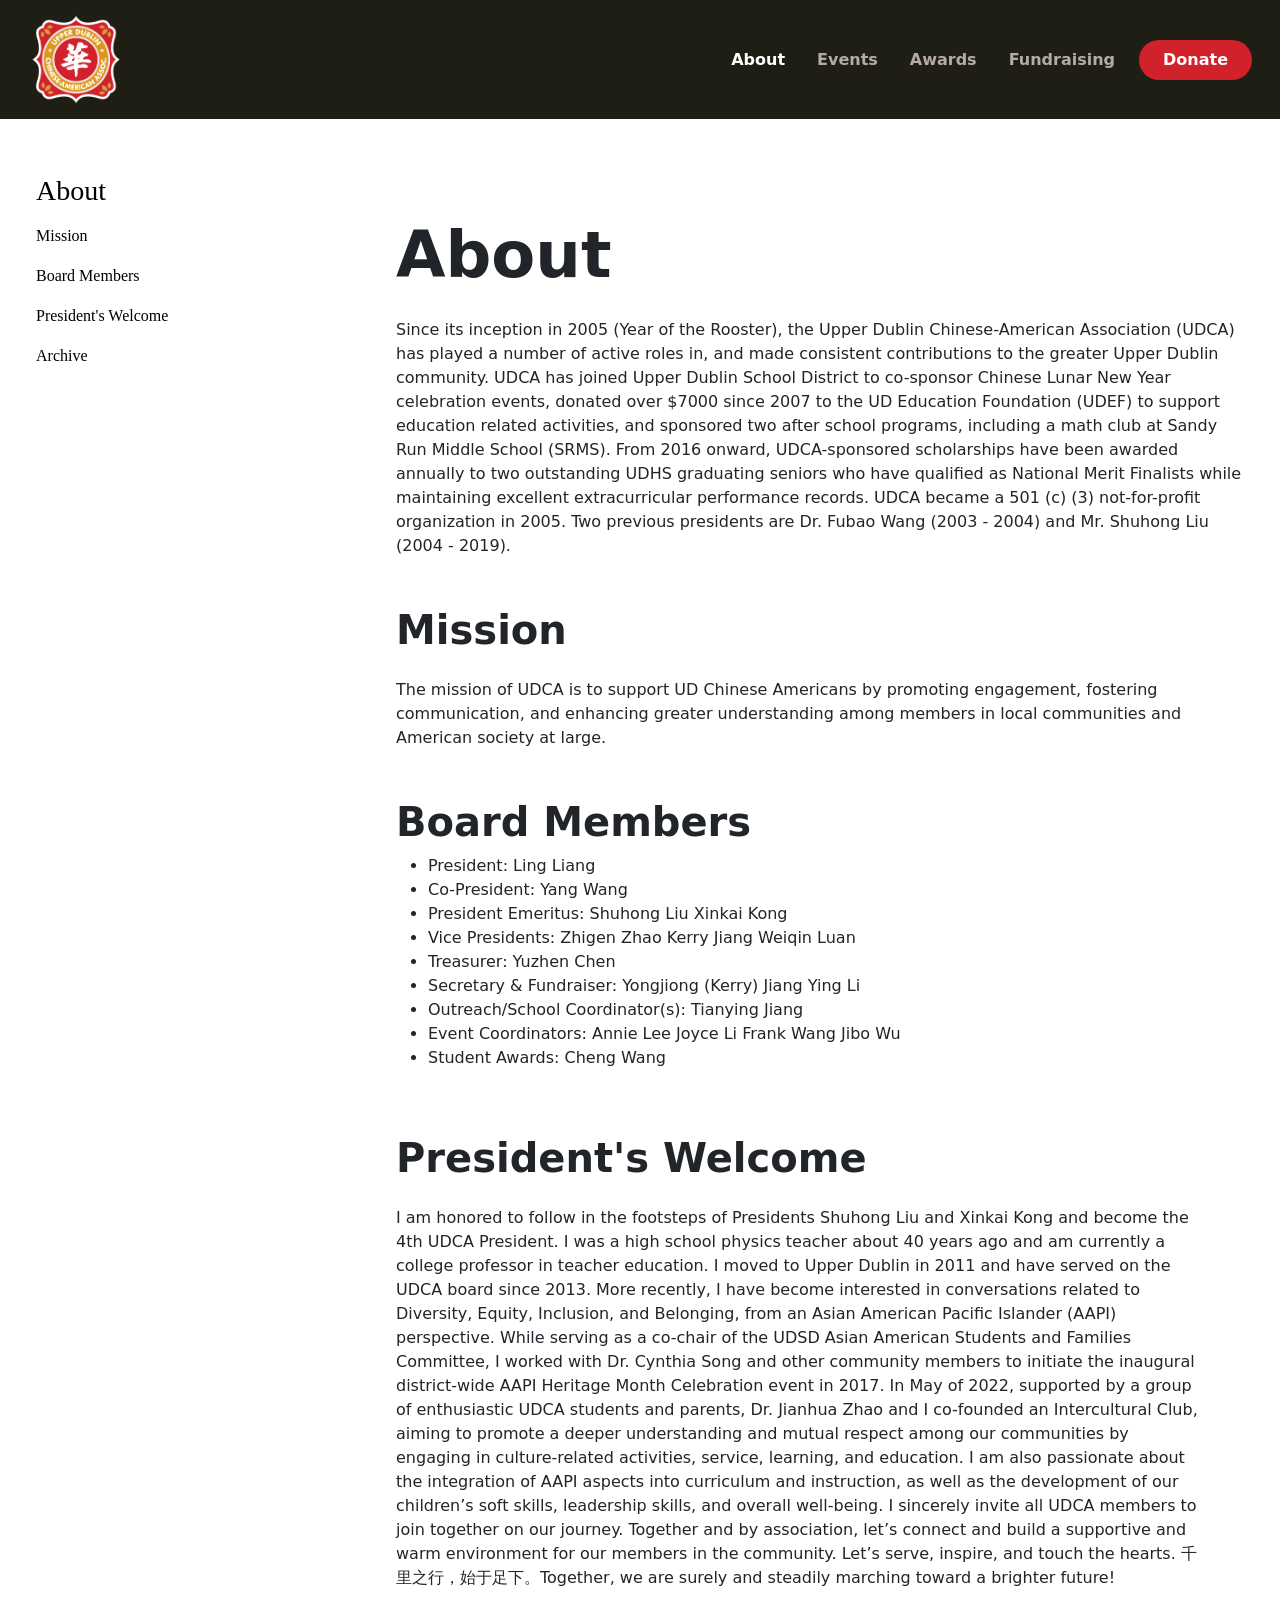
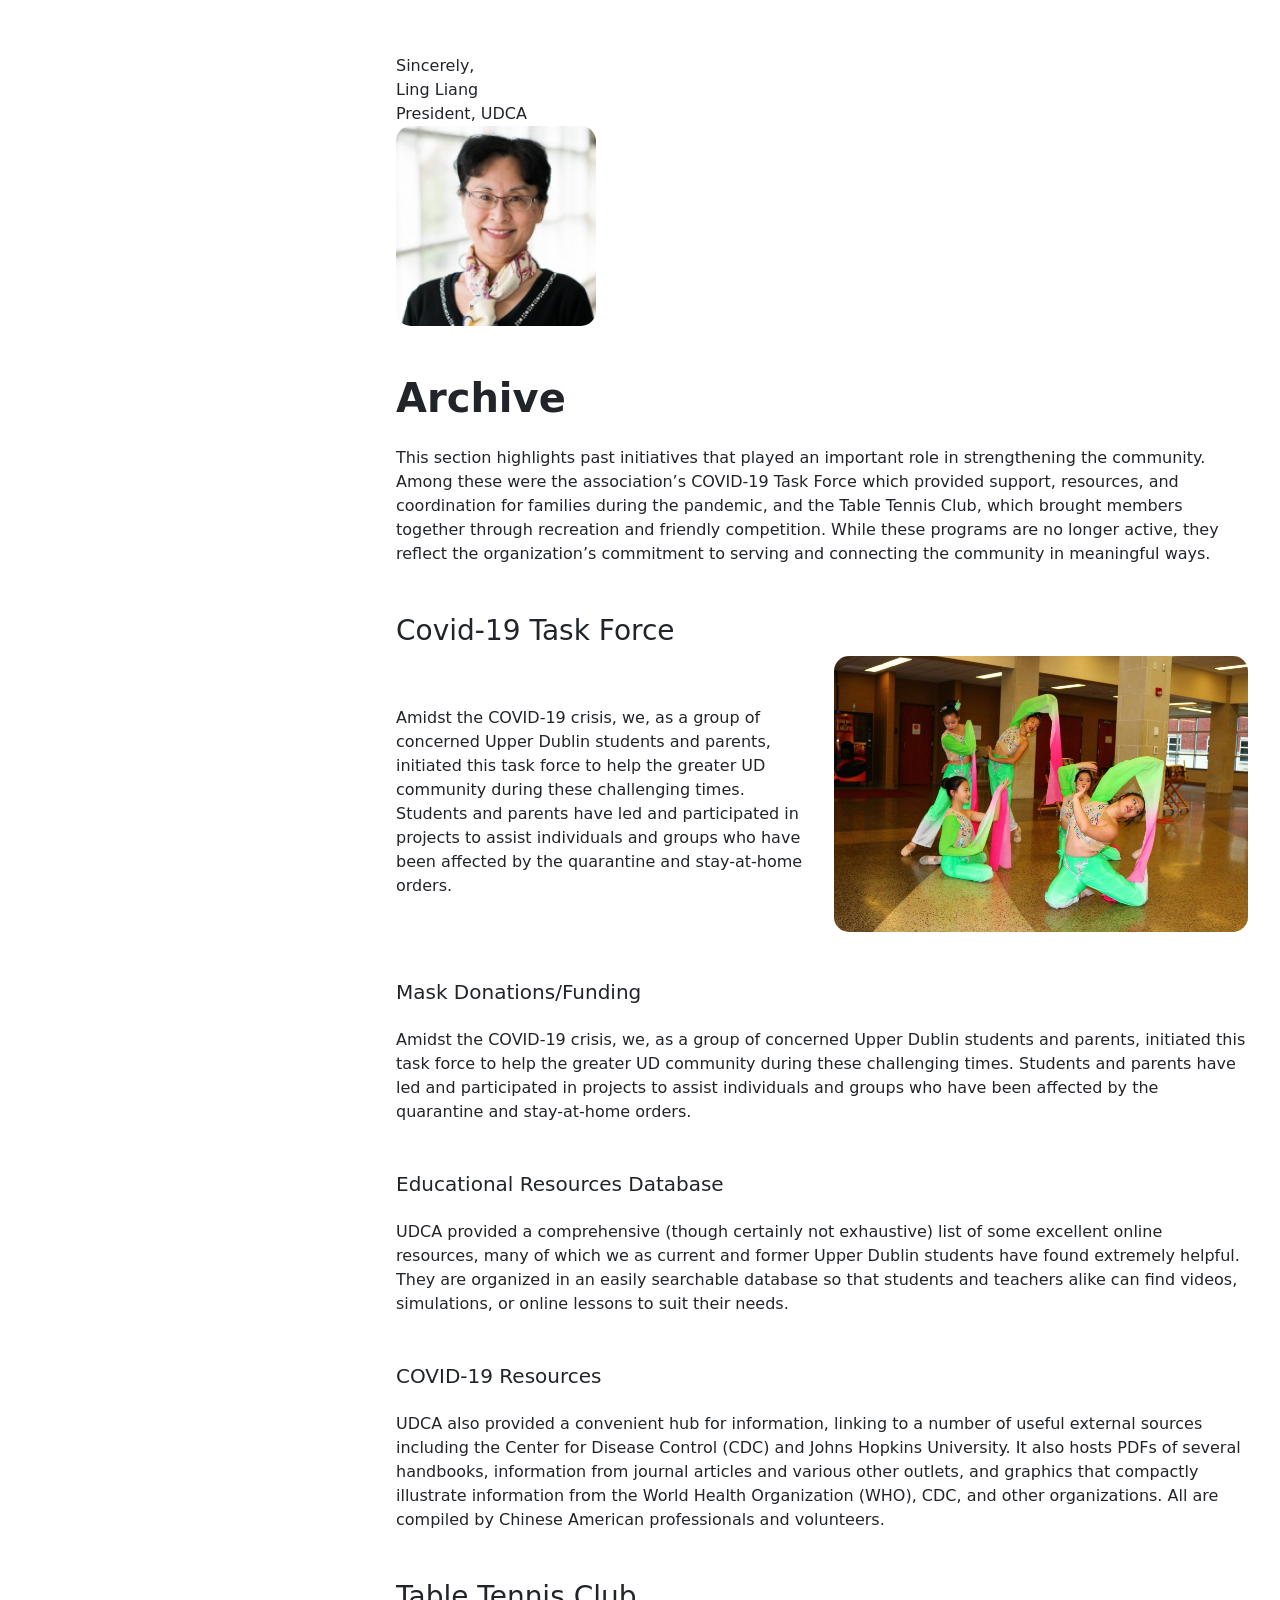
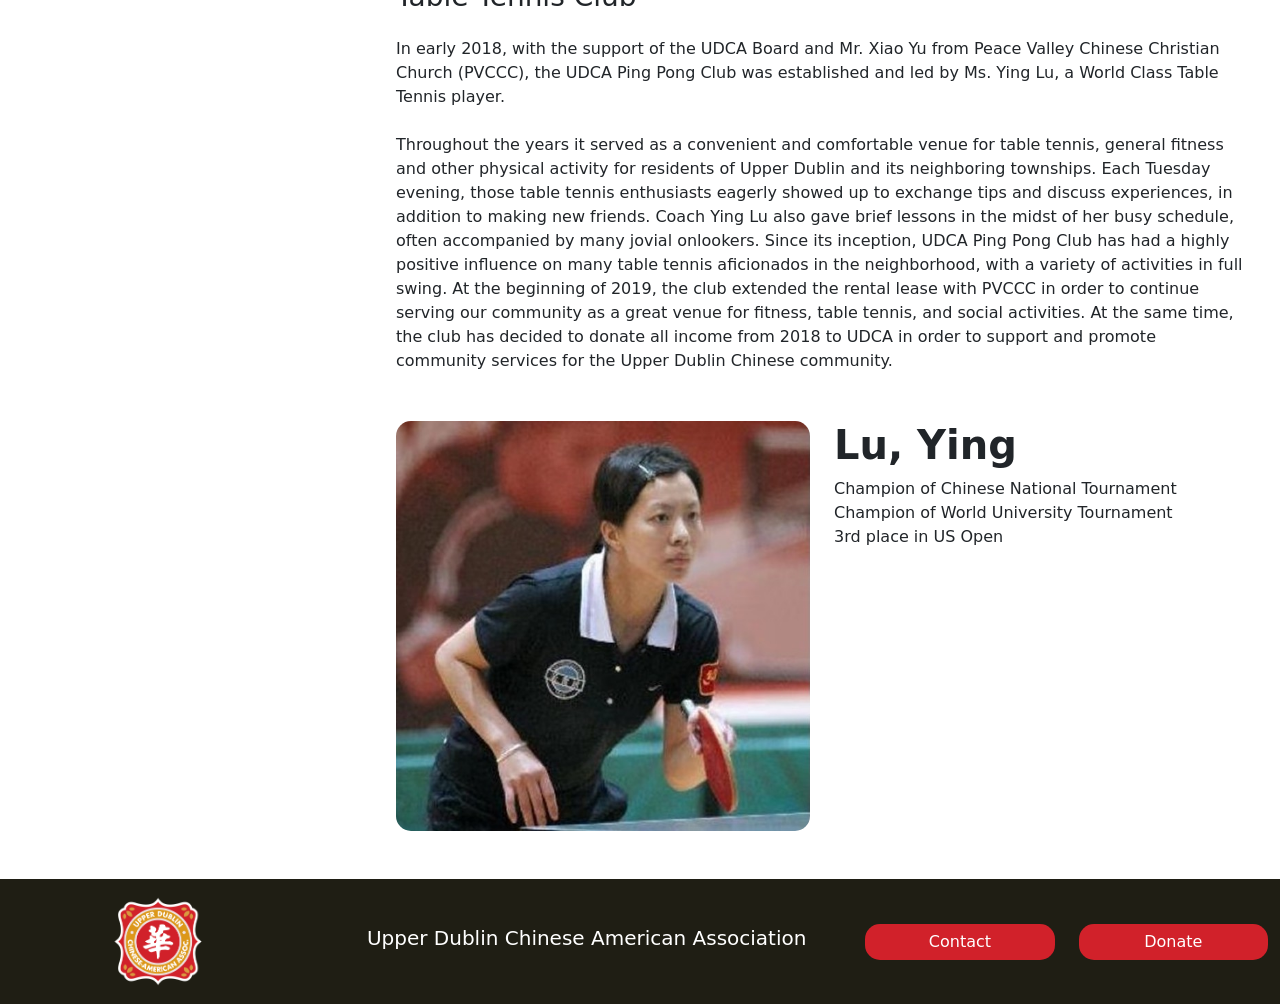
==== About.html @ e982daad "Update About.html" ====
<!DOCTYPE html>
<html lang="en">
    <head>
        <link href="https://cdn.jsdelivr.net/npm/bootstrap@5.3.8/dist/css/bootstrap.min.css" rel="stylesheet" integrity="sha384-sRIl4kxILFvY47J16cr9ZwB07vP4J8+LH7qKQnuqkuIAvNWLzeN8tE5YBujZqJLB" crossorigin="anonymous">
        <meta charset="UTF-8" />
        <title>UDCA Home</title>
        <link rel="stylesheet" href="style.css"/>
         <script src="https://cdn.jsdelivr.net/npm/bootstrap@5.3.8/dist/js/bootstrap.bundle.min.js" integrity="sha384-FKyoEForCGlyvwx9Hj09JcYn3nv7wiPVlz7YYwJrWVcXK/BmnVDxM+D2scQbITxI" crossorigin="anonymous"></script>
   
    <style>
    /* #D1212A (red)
     * #1F1E14 (black)
     * #EFE4E4 (cream)
     * #DC9719 (yellow)
     * #645B38 (green)
     * #99B4CA (blue)
     *  */
      #Mission, #Members, #Archive, #Welcome {
    scroll-margin-top: 100px;
            }
      
        </style>
    </head>
    <body>
        
<nav class="navbar sticky-top navbar-expand-md navbar-dark">
  <div class="container-fluid mx-3">
    <a class="navbar-brand" href="index.html">
      <img src="UDCAPrimary.png" width="100px">
    </a>

      <button
            type="button"
            class="navbar-toggler" 
            data-bs-toggle="offcanvas" 
            data-bs-target="#offcanvasNavbar" 
            aria-controls="offcanvasNavbar" 
            aria-expanded="false" 
            aria-label="Toggle navigation">
            <span class="navbar-toggler-icon"></span>
    </button>
        <div
                    style="background-color: black"
                    class="offcanvas offcanvas-end"
                    tabindex="1"
                    id="offcanvasNavbar"
                    arialabelledby="offcanvasNavbarLabel">
        <div class="offcanvas-header">
                <h5 class="offcanvas-title" 
                id="offcanvasNavbarLabel"><img src="UDCAlogo.png" width="90%"></h5>
        <button type="button" class="btn-close btn-close-white" data-bs-dismiss="offcanvas" aria-label="Close"></button>
        </div>
    <div class="offcanvas-body" 
         id="navbarContent">
      <ul class="navbar-nav ms-auto mb-2 gap-3 mb-lg-0">
        <li class="nav-item">
          <a class="nav-link Active" href="About.html">About</a>
        </li>
        <li class="nav-item">
          <a class="nav-link NavbarLink" href="Events.html">Events</a>
        </li>
        <li class="nav-item">
          <a class="nav-link NavbarLink" href="Awards.html">Awards</a>
        </li>
        <li class="nav-item">
          <a class="nav-link NavbarLink" href="Fundraising.html">Fundraising</a>
        </li>
        <li class="nav-item">
          <a class="nav-link text-center px-4 border-radius=25px" id="donate" href="https://www.paypal.com/ncp/payment/A44ZZ54TGVCSY">Donate</a>
        </li>
      </ul>
    </div>
    </div>
  </div>
</nav>
        
        <ul class="sidenav mt-5" id="VerticalUl">
    <li class="nav-item SideItem">
        <a class="nav-link m-3" href="#top"><h3>About</h3></a>
    </li>
    <li class="nav-item SideItem">
        <a class="nav-link m-3" href="#Mission">
    Mission
            </a>
    </li>
    <li class="nav-item SideItem">
        <a class="nav-link m-3" href="#Members">
    Board Members
            </a>
    </li>
    <li class="nav-item SideItem">
        <a class="nav-link m-3" href="#Welcome">
    President's Welcome
            </a>
    </li>
    <li class="nav-item SideItem">
        <a class="nav-link m-3" href="#Archive">
    Archive
            </a>
    </li>
</ul>
        
      <div style="margin-left:30%; margin-top:50px; margin-right: 20px; height:100%;">
        
            
        <div class="container-fluid">
             <div class="row pt-5"><h1>About</h1></div>
            <div class="row">
              <div class="col-12 pt-3 align-content-center">
           Since its inception in 2005 (Year of the Rooster), the Upper Dublin Chinese-American Association (UDCA) has played a number of active roles in, and made consistent contributions to the greater Upper Dublin community. UDCA has joined Upper Dublin School District to co-sponsor Chinese Lunar New Year celebration events, donated over $7000 since 2007 to the UD Education Foundation (UDEF) to support education related activities, and sponsored two after school programs, including a math club at Sandy Run Middle School (SRMS). From 2016 onward, UDCA-sponsored scholarships have been awarded annually to two outstanding UDHS graduating seniors who have qualified as National Merit Finalists while maintaining excellent extracurricular performance records.
UDCA became a 501 (c) (3) not-for-profit organization in 2005. Two previous presidents are Dr. Fubao Wang (2003 - 2004) and Mr. Shuhong Liu (2004 - 2019).  
              </div>
            </div>
          </div>
            
            <div class="container-fluid" id="Mission">
              <div class="row pt-5"><h2>Mission</h2></div>
              <div class="row">
                <div class="col-12 pt-3 align-content-center">
                The mission of UDCA is to support UD Chinese Americans by promoting engagement, fostering communication, and enhancing greater understanding among members in local communities and American society at large.
                </div>
              </div>
            </div>
              
            <div class="container-fluid" id="Members">
              <div class="row pt-5"><h2>Board Members</h2></div>
               <ul>
              <li>President: Ling Liang</li>
              <li>Co-President: Yang Wang</li>
              <li>President Emeritus: Shuhong Liu Xinkai Kong</li>
              <li>Vice Presidents: Zhigen Zhao Kerry Jiang Weiqin Luan</li>
              <li>Treasurer: Yuzhen Chen</li>
              <li>Secretary & Fundraiser: Yongjiong (Kerry) Jiang Ying Li</li>
              <li>Outreach/School Coordinator(s): Tianying Jiang</li>
              <li>Event Coordinators: Annie Lee      Joyce Li Frank Wang Jibo Wu</li>
              <li>Student Awards: Cheng Wang</li>
                </ul>

              </div>
        
        <div class="container-fluid" id="Welcome">
          <div class="row pt-5">
            <div class="col-12">
            <h2>President's Welcome</h2></div>
          <div class="col pt-3 me-5">
          <p>I am honored to follow in the footsteps of Presidents Shuhong Liu and Xinkai Kong and become the 4th UDCA President. I was a high school physics teacher about 40 years ago and am currently a college professor in teacher education. I moved to Upper Dublin in 2011 and have served on the UDCA board since 2013. More recently, I have become interested in conversations related to Diversity, Equity, Inclusion, and Belonging, from an Asian American Pacific Islander (AAPI) perspective. While serving as a co-chair of the UDSD Asian American Students and Families Committee, I worked with Dr. Cynthia Song and other community members to initiate the inaugural district-wide AAPI Heritage Month Celebration event in 2017. In May of 2022, supported by a group of enthusiastic UDCA students and parents, Dr. Jianhua Zhao and I co-founded an Intercultural Club, aiming to promote a deeper understanding and mutual respect among our communities by engaging in culture-related activities, service, learning, and education. I am also passionate about the integration of AAPI aspects into curriculum and instruction, as well as the development of our children’s soft skills, leadership skills, and overall well-being. I sincerely invite all UDCA members to join together on our journey. Together and by association, let’s connect and build a supportive and warm environment for our members in the community. Let’s serve, inspire, and touch the hearts. 千里之行，始于足下。Together, we are surely and steadily marching toward a brighter future!</p>
          <br><br>
            Sincerely,
            <br>Ling Liang
            <br>President, UDCA
            <br>
            <img src="UDCA%20Board_Ling%20Liang.jpg" width="200px">
            </div>
          </div>
        </div>
        
        <div class="container-fluid" id="Archive">
             <div class="row pt-5"><h2>Archive</h2></div>
            <div class="row">
              <div class="col-12 pt-3 align-content-center">This section highlights past initiatives that played an important role in strengthening the community. Among these were the association’s COVID-19 Task Force<span data-start="250" data-end="273" style="font-weight: bolder;">&nbsp;</span>which provided support, resources, and coordination for families during the pandemic, and the Table Tennis Club, which brought members together through recreation and friendly competition. While these programs are no longer active, they reflect the organization’s commitment to serving and connecting the community in meaningful ways.</div>
            </div>
              <div class="row pt-5"><h3>Covid-19 Task Force</h3>
              <div class="col-sm-12 col-md-6 pt-3 align-content-center">
            Amidst the COVID-19 crisis, we, as a group of concerned Upper Dublin students and parents, initiated this task force to help the greater UD community during these challenging times. Students and parents have led and participated in projects to assist individuals and groups who have been affected by the quarantine and stay-at-home orders.
              </div>
              <div class="col-sm-12 col-md-6 align-content-center">
                <img src="UDCADance.jpg" width="100%">
              </div>
              </div>
              <div class="row pt-5"><h5>Mask Donations/Funding</h5>
              <div class="col-sm-12 pt-3 align-content-center">
            Amidst the COVID-19 crisis, we, as a group of concerned Upper Dublin students and parents, initiated this task force to help the greater UD community during these challenging times. Students and parents have led and participated in projects to assist individuals and groups who have been affected by the quarantine and stay-at-home orders.
              </div>
              </div>
              <div class="row pt-5"><h5>Educational Resources Database</h5>
              <div class="col-sm-12 pt-3 align-content-center">
            UDCA provided a comprehensive (though certainly not exhaustive) list of some excellent online resources, many of which we as current and former Upper Dublin students have found extremely helpful. They are organized in an easily searchable database so that students and teachers alike can find videos, simulations, or online lessons to suit their needs.
              </div>
              </div>
              <div class="row pt-5"><h5>COVID-19 Resources</h5>
              <div class="col-sm-12 pt-3 align-content-center">
            UDCA also provided a convenient hub for information, linking to a number of useful external sources including the Center for Disease Control (CDC) and Johns Hopkins University. It also hosts PDFs of several handbooks, information from journal articles and various other outlets, and graphics that compactly illustrate information from the World Health Organization (WHO), CDC, and other organizations. All are compiled by Chinese American professionals and volunteers. 
              </div>
              </div>
              <div class="row pt-5"><h3>Table Tennis Club</h3>
              <div class="col-sm-12 pt-3 align-content-center">
            In early 2018, with the support of the UDCA Board and Mr. Xiao Yu from Peace Valley Chinese Christian Church (PVCCC), the UDCA Ping Pong Club was established and led by Ms. Ying Lu, a World Class Table Tennis player.
            <br><br> Throughout the years it served as a convenient and comfortable venue for table tennis, general fitness and other physical activity for residents of Upper Dublin and its neighboring townships. Each Tuesday evening, those table tennis enthusiasts eagerly showed up to exchange tips and discuss experiences, in addition to making new friends. Coach Ying Lu also gave brief lessons in the midst of her busy schedule, often accompanied by many jovial onlookers. Since its inception, UDCA Ping Pong Club has had a highly positive influence on many table tennis aficionados in the neighborhood, with a variety of activities in full swing. At the beginning of 2019, the club extended the rental lease with PVCCC in order to continue serving our community as a great venue for fitness, table tennis, and social activities. At the same time, the club has decided to donate all income from 2018 to UDCA in order to support and promote community services for the Upper Dublin Chinese community.
                </div>
              </div>
              <div class="row pt-5">
                <div class="col">
                  <img src="LuYing.jpg" width="100%" alt="UDCATennis">
                </div>
                <div class="col">
                  <h2>Lu, Ying</h2>Champion of Chinese National Tournament
                  <br>Champion of World University Tournament
                  <br>3rd place in US Open

                </div>
              </div>
        </div>
        
            </div>
      
  <!--Footer-->
        <div class="container-fluid " position="sticky" style="background-color:#1F1E14">
            <div class="row  mt-5 justify-content-center">
                <div class="col-3 text-center p-3">
                <a href="index.html">
                <img src="UDCAPrimary.png" width="100px" alt="Logo"></a>
              </div>
            <div class="col-md-5 text-white align-content-center text-center">
                <h5>Upper Dublin
                Chinese American Association
               </h5> </div>
            <div class="col-sm-12 col-md-2  pt-3 pb-3 align-content-center ">
                <a href="mailto:UDCA@udchinese.org" class="btn btn-footer">Contact</a>
                </div>
            <div class="col-sm-12 col-md-2 pt-3 pb-3 align-content-center">
                <a href="https://www.paypal.com/ncp/payment/A44ZZ54TGVCSY" class="btn btn-footer">Donate</a>
                </div>
            </div>
        </div>
        
    </body>
   
</html>
---- style.css ----
/* #D1212A (red)
     * #1F1E14 (black)
     * #EFE4E4 (cream)
     * #DC9719 (yellow)
     * #645B38 (green)
     * #99B4CA (blue)
     *  */

    h1{
        font-size: 4rem;
        font-weight: 800;
}

    h2{
        font-size: 2.5rem;
        font-weight:800;
}

    .NavbarLink:hover{
    color:white;
    transition-property: inherit;
    transition-duration: 0.25s;
}

    .NavbarLink{
        color:#b5aaaa
}

    .Active{
        color:white;
        font-weight:800;
}

    .navbar {
        background-color:#1F1E14;
        font-weight:800;
}

    .sidenav {
            font-family:futura;
        }
    .nav-link {
            border-radius: 25px;
            font-size:1rem;
}

    

    .SideItem:hover{
        background-color:#EFE4E4 ;
        border-radius: 25px;
        color: black;
        transition-property: inherit;
        transition-duration: 0.25s;
        font-weight:500;
            
        }

    #VerticalUl {
        list-style-type: none;
        padding: 20px;
        width: 25%;
        height: 100%;
        position: fixed;
        overflow:auto; 
        top: 10%;
        color: black;
        font-weight:500
            }

    #donate {
        background-color:#D1212A;
        color:white;
}

    #donate:hover {
        background-color:white ;
        color:black;
        transition-property: inherit;
        transition-duration: 0.25s;
        
}

    .btn {
        border:none;
        background-color:#DC9719;
        border-radius: 15px;
        width: 100%;
        color:black;
        font-weight: 500;
}

    #HeadCards {
        background-image: url("UDCAPattern.png");
        background-size: 100%;
        background-position:fixed;
        min-height:fit-content;
}

    .btn-footer {
        border:none;
        background-color:#D1212A ;
        border-radius: 15px;
        width: 100%;
        color:white
}

    .btn:hover {
        border:none;
        transition-property: inherit;
        transition-duration: 0.5s;
        background-color:#99B4CA;
        color:black
}

    .card {
        border:none;
        border-radius: 15px;
}
    .row, .col{
        overflow: hidden;
}

    .Images{border-radius: 15px}


    img {
        border-radius: 15px
}

    .navbar-toggler{
        outline-color:white}
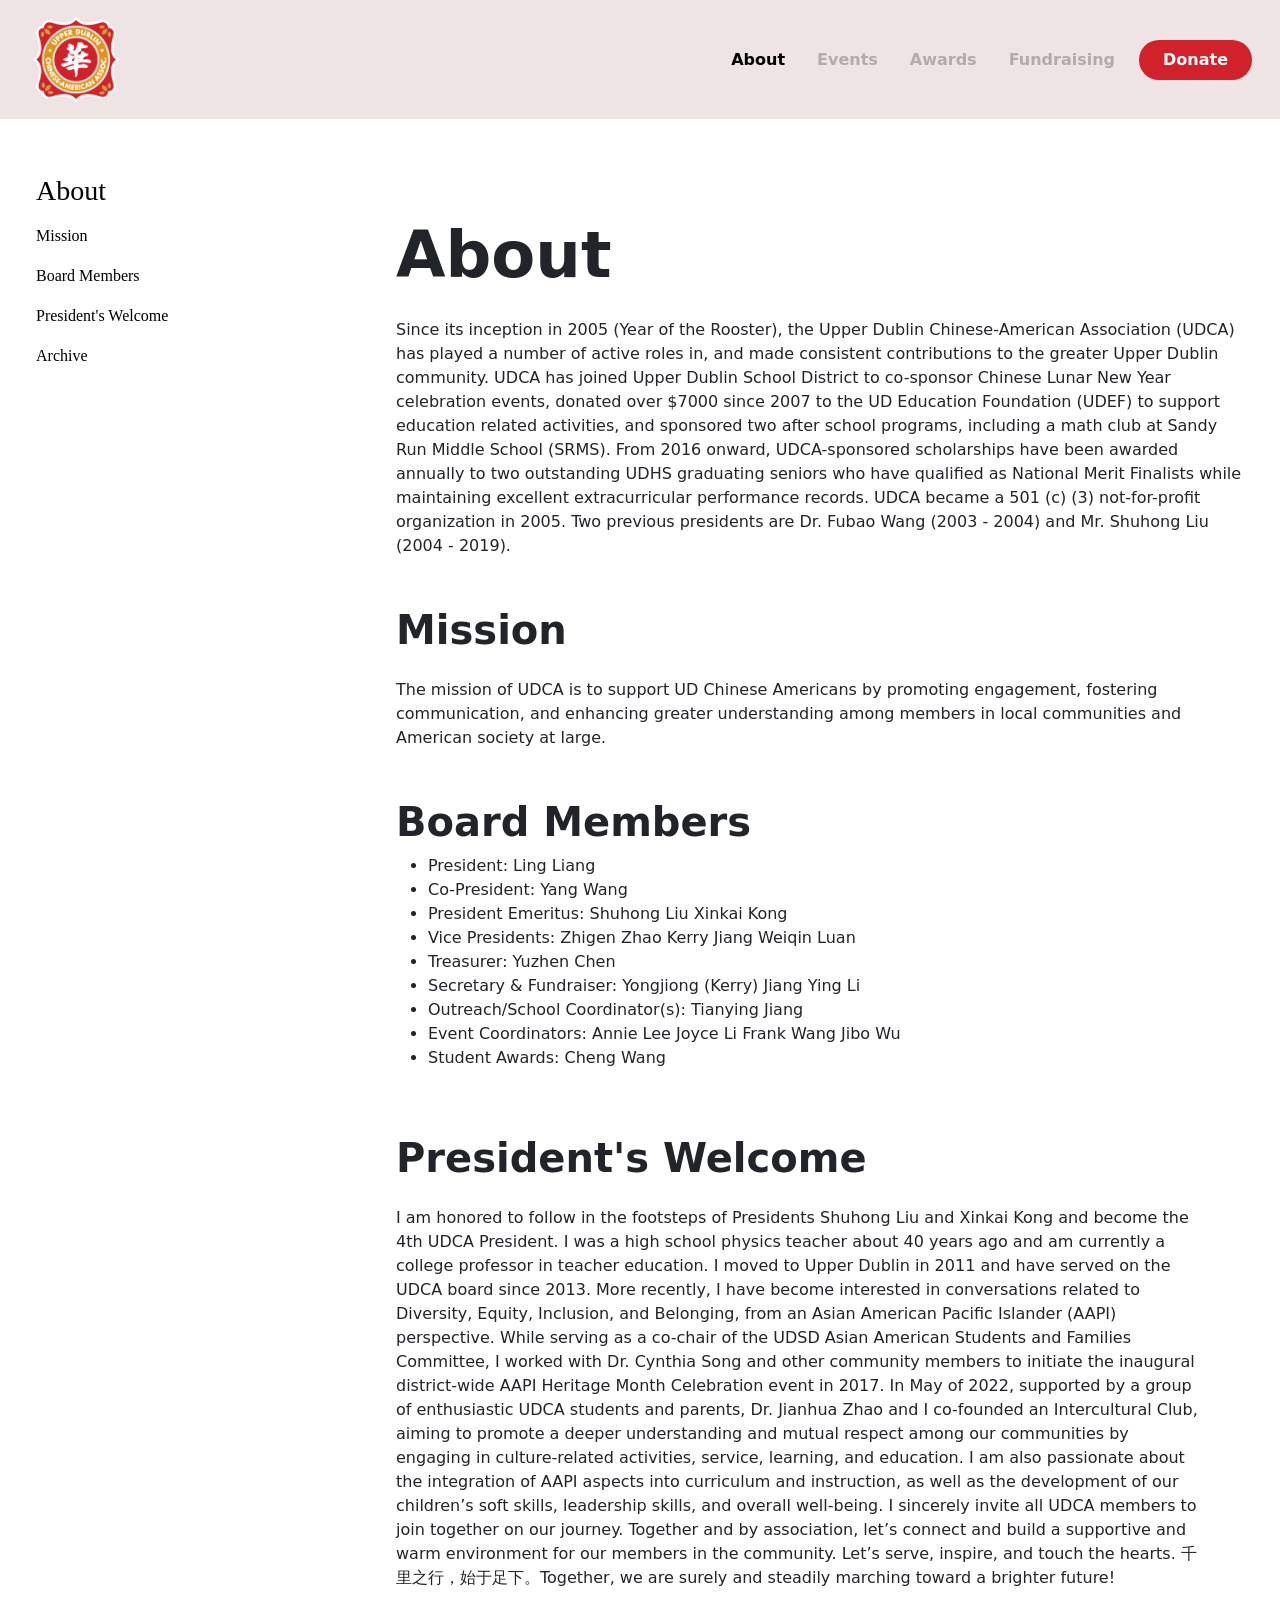
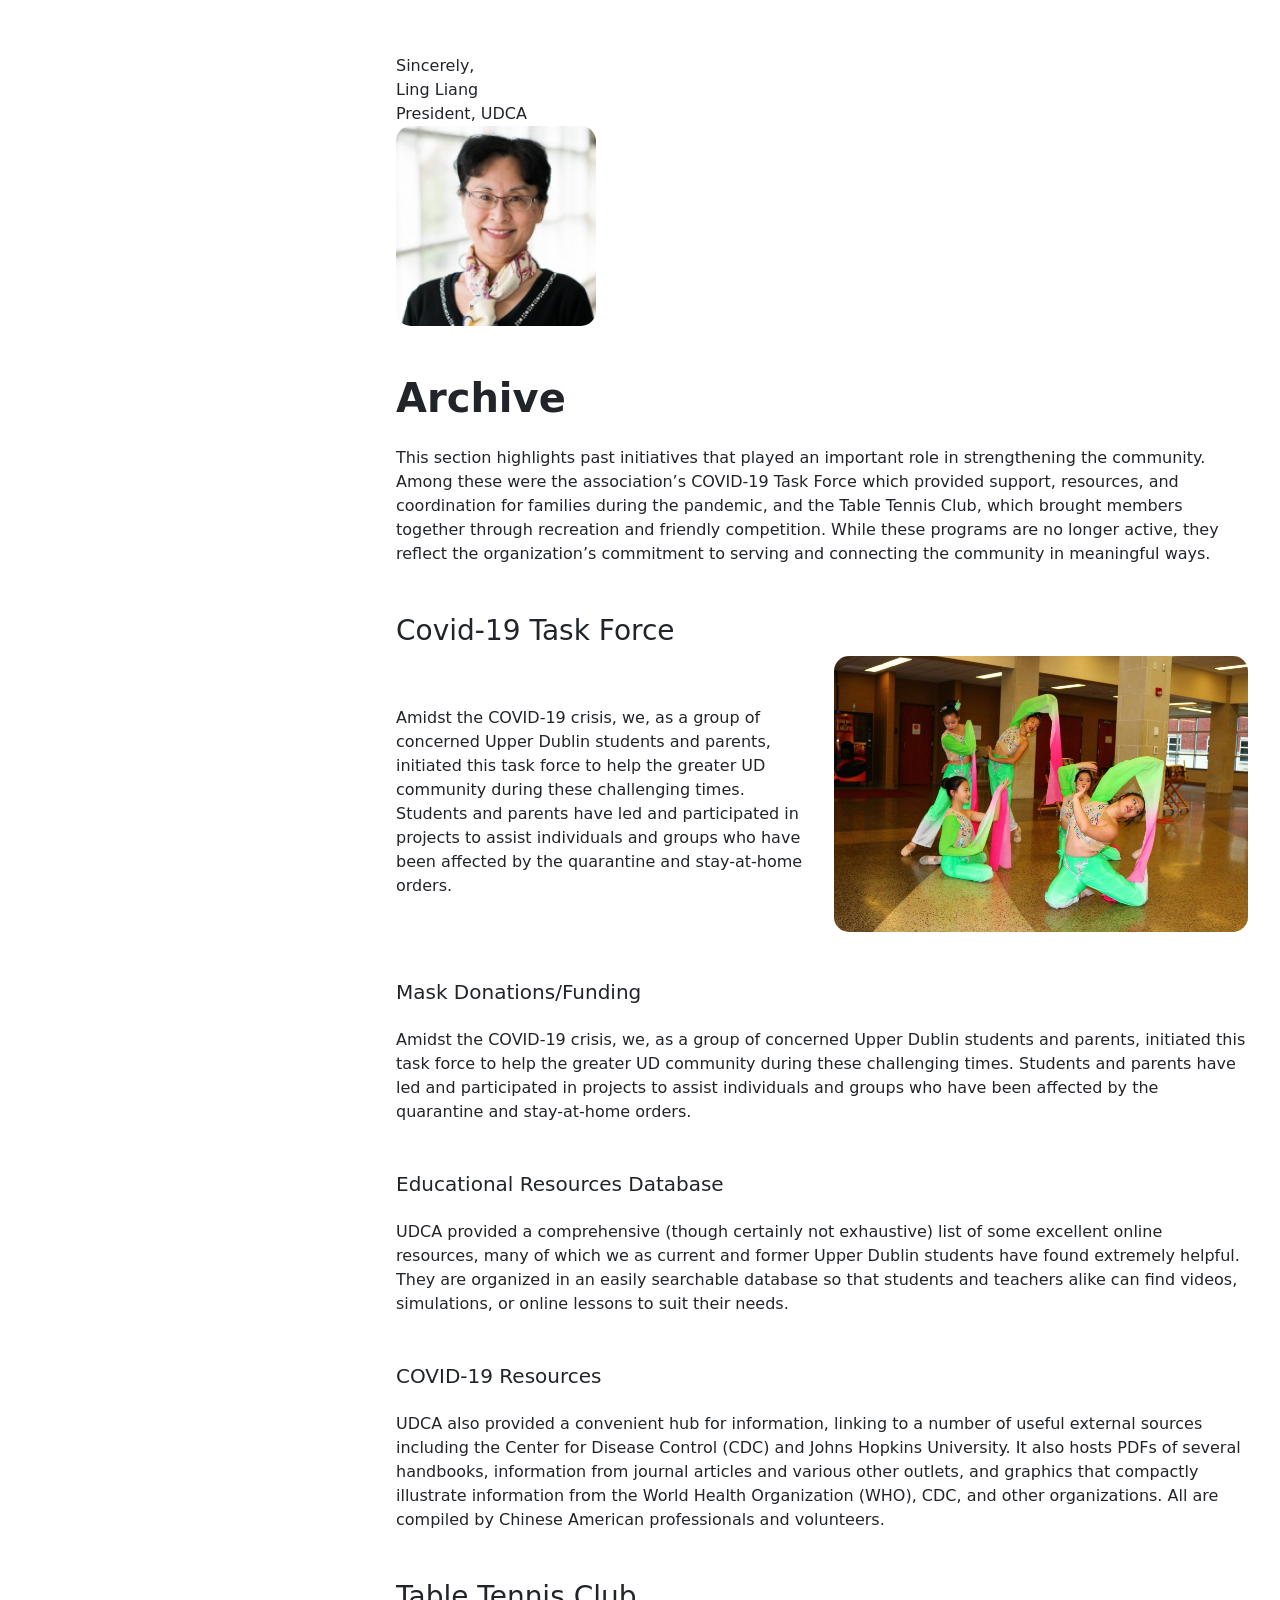
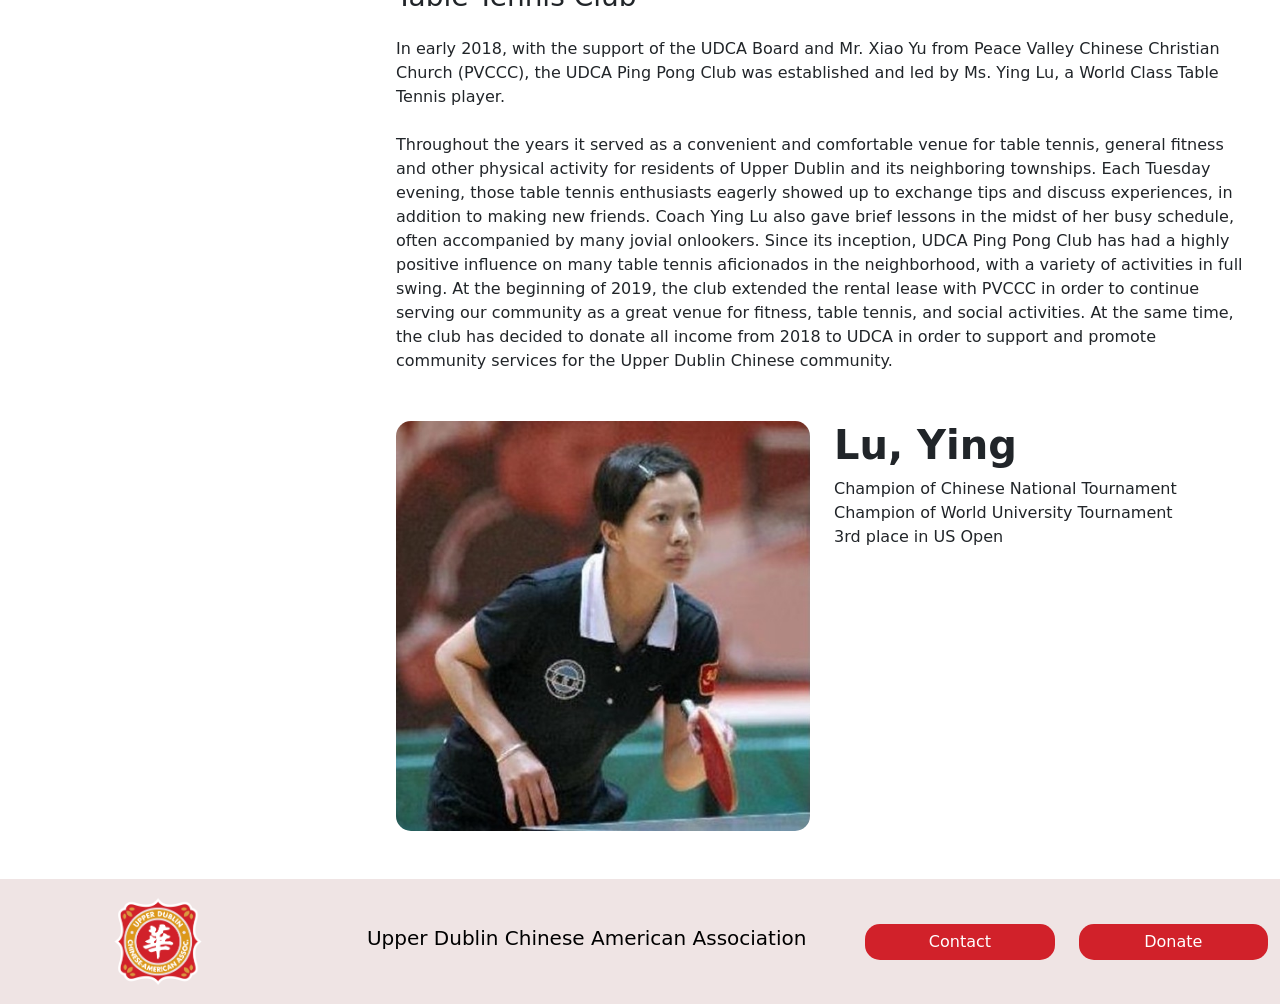
==== commit 5e34bfc8: "Update About.html" ====
--- a/About.html
+++ b/About.html
@@ -203,14 +203,14 @@
         
             </div>
       
-  <!--Footer-->
-        <div class="container-fluid " position="sticky" style="background-color:#1F1E14">
+ <!--Footer-->
+        <div class="container-fluid " position="sticky" style="background-color:#EFE4E4">
             <div class="row  mt-5 justify-content-center">
                 <div class="col-3 text-center p-3">
                 <a href="index.html">
                 <img src="UDCAPrimary.png" width="100px" alt="Logo"></a>
               </div>
-            <div class="col-md-5 text-white align-content-center text-center">
+            <div class="col-md-5 text-black align-content-center text-center">
                 <h5>Upper Dublin
                 Chinese American Association
                </h5> </div>
@@ -218,7 +218,7 @@
                 <a href="mailto:UDCA@udchinese.org" class="btn btn-footer">Contact</a>
                 </div>
             <div class="col-sm-12 col-md-2 pt-3 pb-3 align-content-center">
-                <a href="https://www.paypal.com/ncp/payment/A44ZZ54TGVCSY" class="btn btn-footer">Donate</a>
+                <a href="https://www.paypal.com/donate?token=20tUKie6Eug36NWWuvtWciy3XHj_gR5hrsIdLXbP7QhfNN6p47j9enBToAJZy_8PmglJ-Dah6SpQRBNP" class="btn btn-footer">Donate</a>
                 </div>
             </div>
         </div>
--- a/style.css
+++ b/style.css
@@ -17,7 +17,7 @@
 }
 
     .NavbarLink:hover{
-    color:white;
+    color:black;
     transition-property: inherit;
     transition-duration: 0.25s;
 }
@@ -27,12 +27,17 @@
 }
 
     .Active{
-        color:white;
+        color:black;
+        font-weight:800;
+}
+
+.Active:hover{
+        color:black;
         font-weight:800;
 }
 
     .navbar {
-        background-color:#1F1E14;
+        background-color:#EFE4E4;
         font-weight:800;
 }
 
@@ -82,7 +87,8 @@
 }
 
     .btn {
-        border:none;
+        border-width:3px;
+        border-color:#DC9719;
         background-color:#DC9719;
         border-radius: 15px;
         width: 100%;
@@ -106,11 +112,12 @@
 }
 
     .btn:hover {
-        border:none;
+       border-width:3px;
+        border-color:#f9b842;
+        background-color:#f9b842;
         transition-property: inherit;
         transition-duration: 0.5s;
-        background-color:#99B4CA;
-        color:black
+        color:black;
 }
 
     .card {
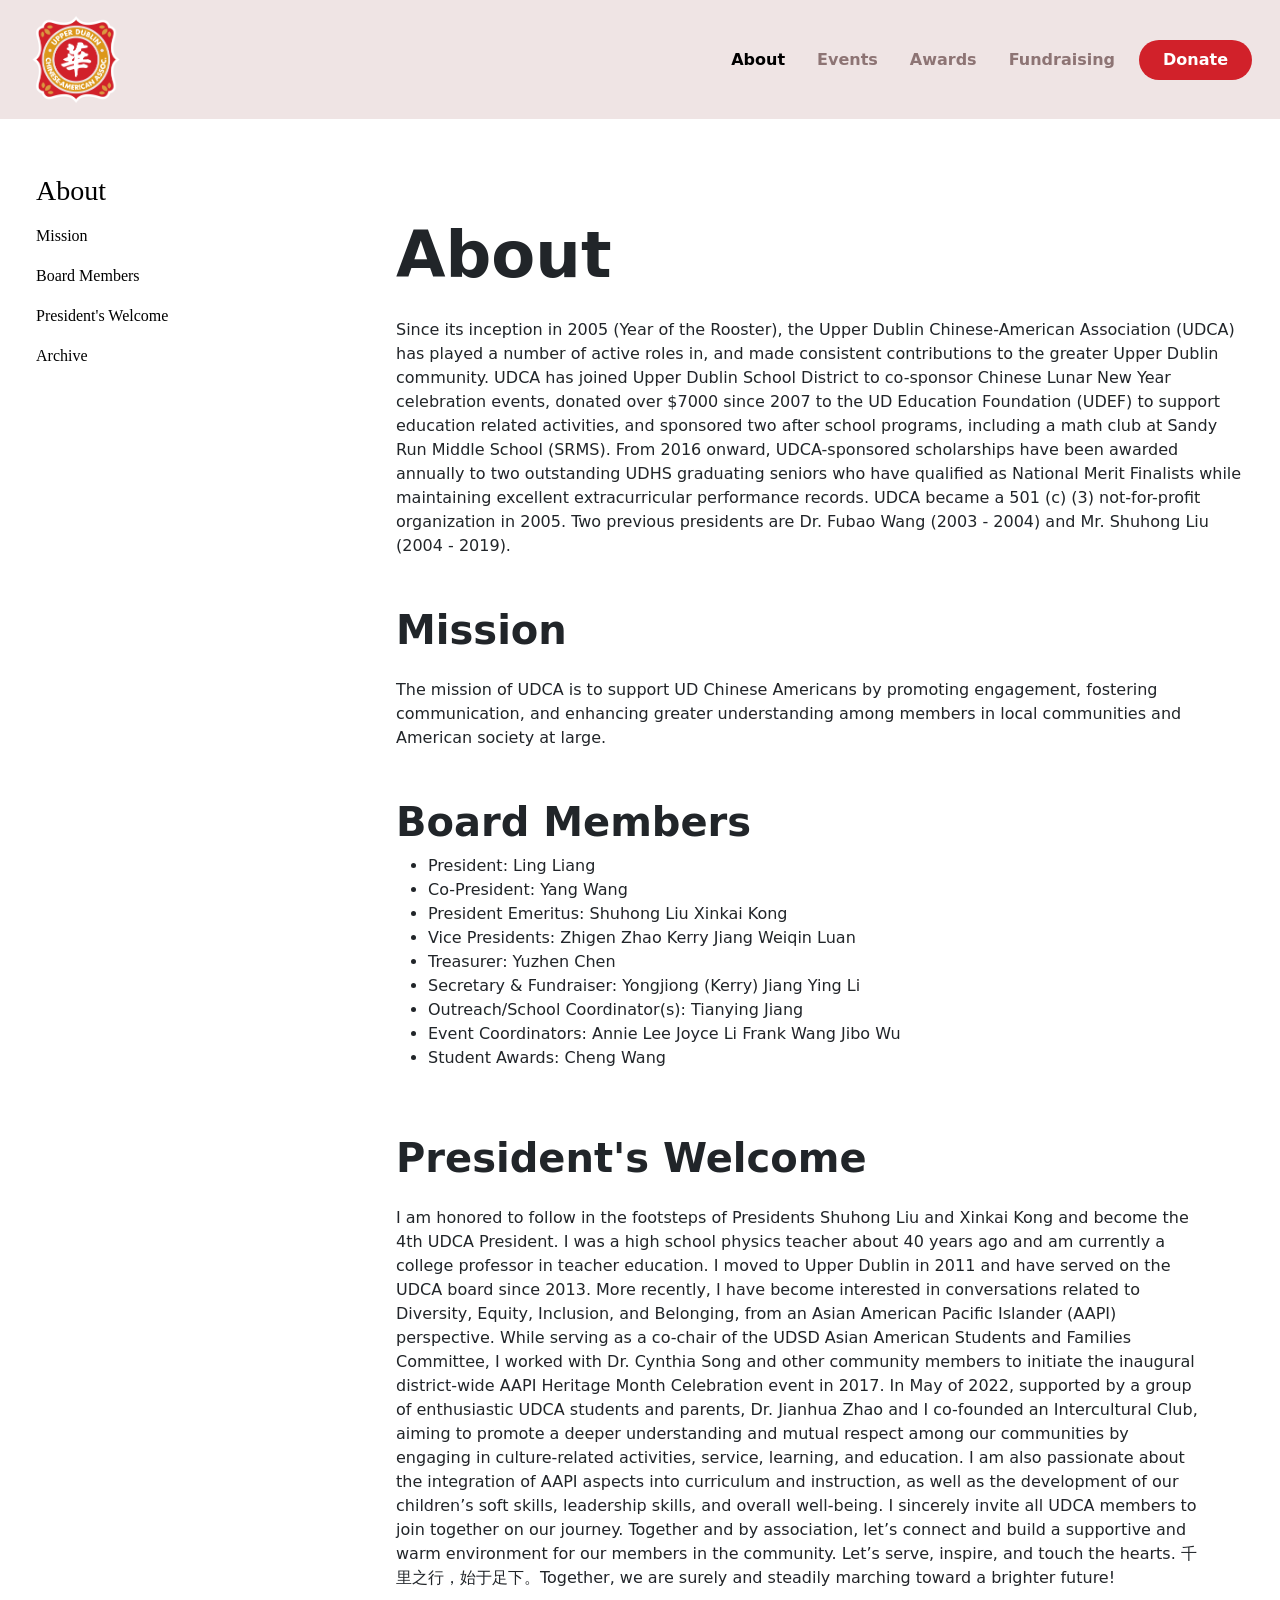
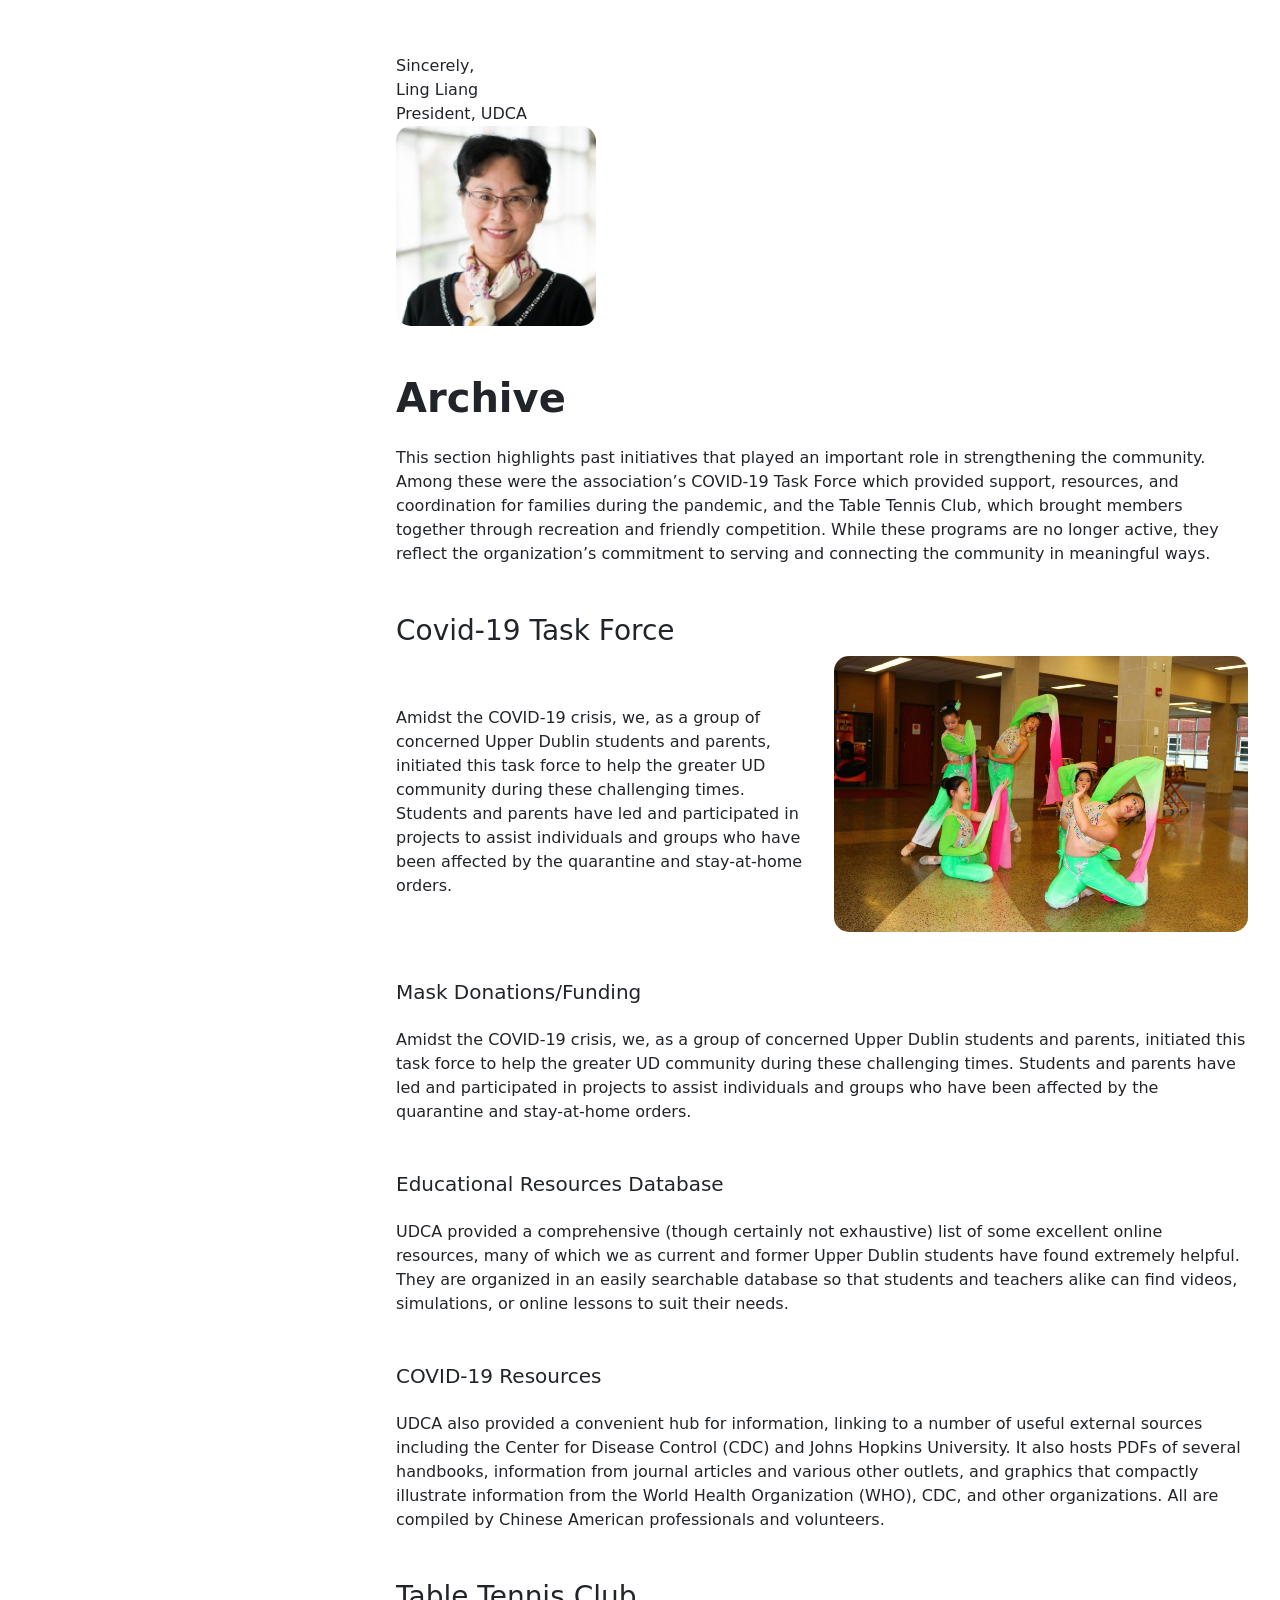
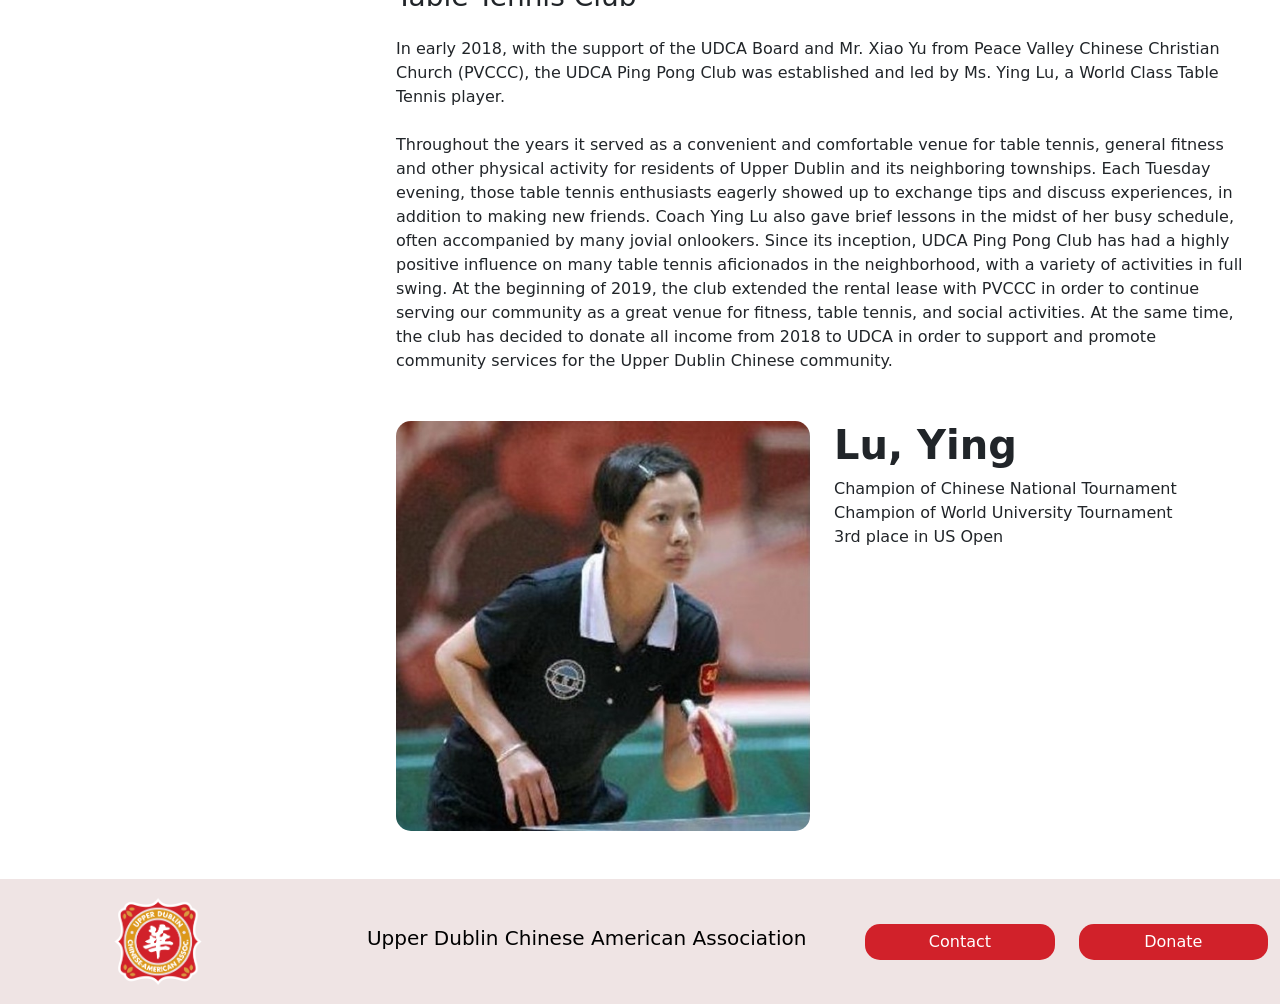
==== commit 8894caf1: "Update About.html" ====
--- a/About.html
+++ b/About.html
@@ -23,10 +23,10 @@
     </head>
     <body>
         
-<nav class="navbar sticky-top navbar-expand-md navbar-dark">
+<nav class="navbar sticky-top navbar-expand-md navbar-light">
   <div class="container-fluid mx-3">
     <a class="navbar-brand" href="index.html">
-      <img src="UDCAPrimary.png" width="100px">
+      <img src="IMG/UDCAPrimary.png" width="100px">
     </a>
 
       <button
@@ -40,15 +40,15 @@
             <span class="navbar-toggler-icon"></span>
     </button>
         <div
-                    style="background-color: black"
+                    style="background-color:#EFE4E4"
                     class="offcanvas offcanvas-end"
                     tabindex="1"
                     id="offcanvasNavbar"
                     arialabelledby="offcanvasNavbarLabel">
         <div class="offcanvas-header">
                 <h5 class="offcanvas-title" 
-                id="offcanvasNavbarLabel"><img src="UDCAlogo.png" width="90%"></h5>
-        <button type="button" class="btn-close btn-close-white" data-bs-dismiss="offcanvas" aria-label="Close"></button>
+                id="offcanvasNavbarLabel"><img src="IMG/UDCASecondary.png" width="90%"></h5>
+        <button type="button" class="btn-close btn-close-black" data-bs-dismiss="offcanvas" aria-label="Close"></button>
         </div>
     <div class="offcanvas-body" 
          id="navbarContent">
@@ -149,7 +149,7 @@
             <br>Ling Liang
             <br>President, UDCA
             <br>
-            <img src="UDCA%20Board_Ling%20Liang.jpg" width="200px">
+            <img src="IMG/UDCA%20Board_Ling%20Liang.jpg" width="200px">
             </div>
           </div>
         </div>
@@ -164,7 +164,7 @@
             Amidst the COVID-19 crisis, we, as a group of concerned Upper Dublin students and parents, initiated this task force to help the greater UD community during these challenging times. Students and parents have led and participated in projects to assist individuals and groups who have been affected by the quarantine and stay-at-home orders.
               </div>
               <div class="col-sm-12 col-md-6 align-content-center">
-                <img src="UDCADance.jpg" width="100%">
+                <img src="IMG/UDCADance.jpg" width="100%">
               </div>
               </div>
               <div class="row pt-5"><h5>Mask Donations/Funding</h5>
@@ -190,7 +190,7 @@
               </div>
               <div class="row pt-5">
                 <div class="col">
-                  <img src="LuYing.jpg" width="100%" alt="UDCATennis">
+                  <img src="IMG/LuYing.jpg" width="100%" alt="UDCATennis">
                 </div>
                 <div class="col">
                   <h2>Lu, Ying</h2>Champion of Chinese National Tournament
@@ -208,7 +208,7 @@
             <div class="row  mt-5 justify-content-center">
                 <div class="col-3 text-center p-3">
                 <a href="index.html">
-                <img src="UDCAPrimary.png" width="100px" alt="Logo"></a>
+                <img src="IMG/UDCAPrimary.png" width="100px" alt="Logo"></a>
               </div>
             <div class="col-md-5 text-black align-content-center text-center">
                 <h5>Upper Dublin
--- a/style.css
+++ b/style.css
@@ -23,7 +23,7 @@
 }
 
     .NavbarLink{
-        color:#b5aaaa
+        color:#8d7474
 }
 
     .Active{
@@ -133,8 +133,4 @@
 
     img {
         border-radius: 15px
-}
-
-    .navbar-toggler{
-        outline-color:white}
-
+    }
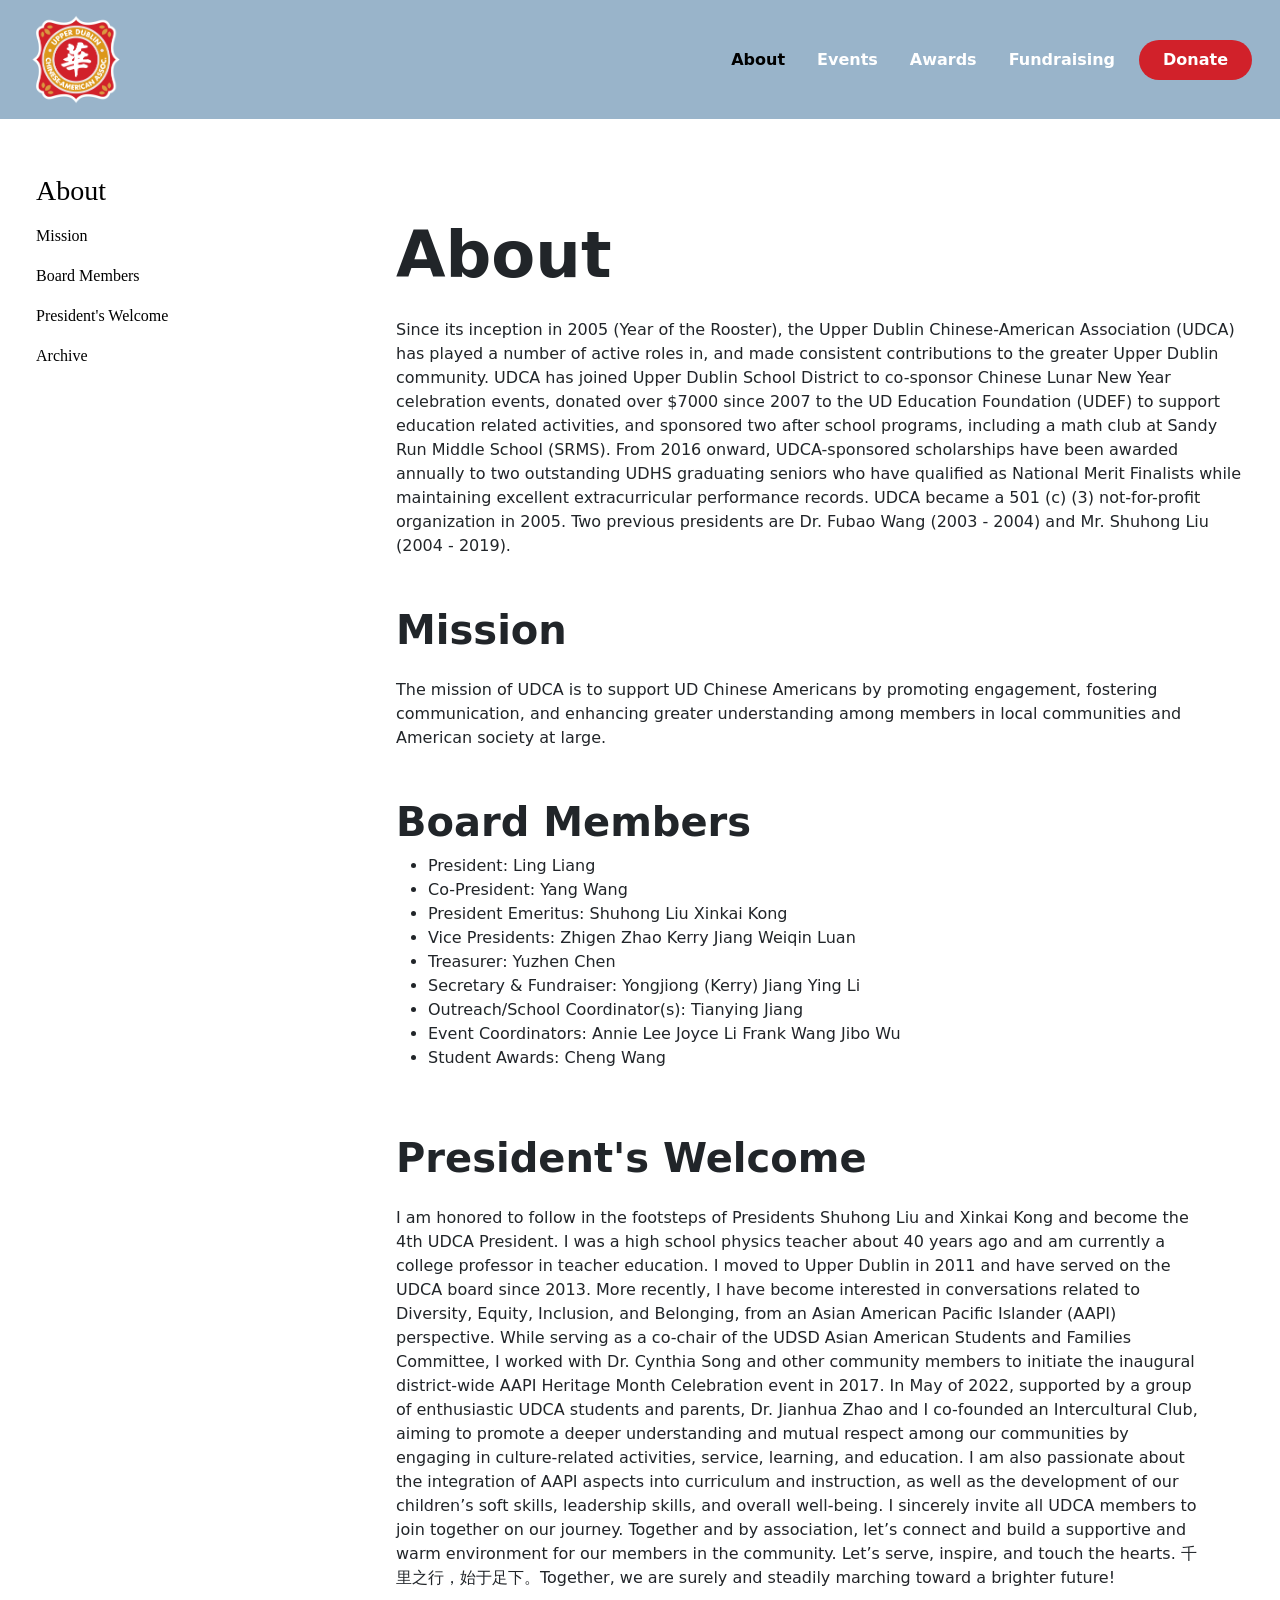
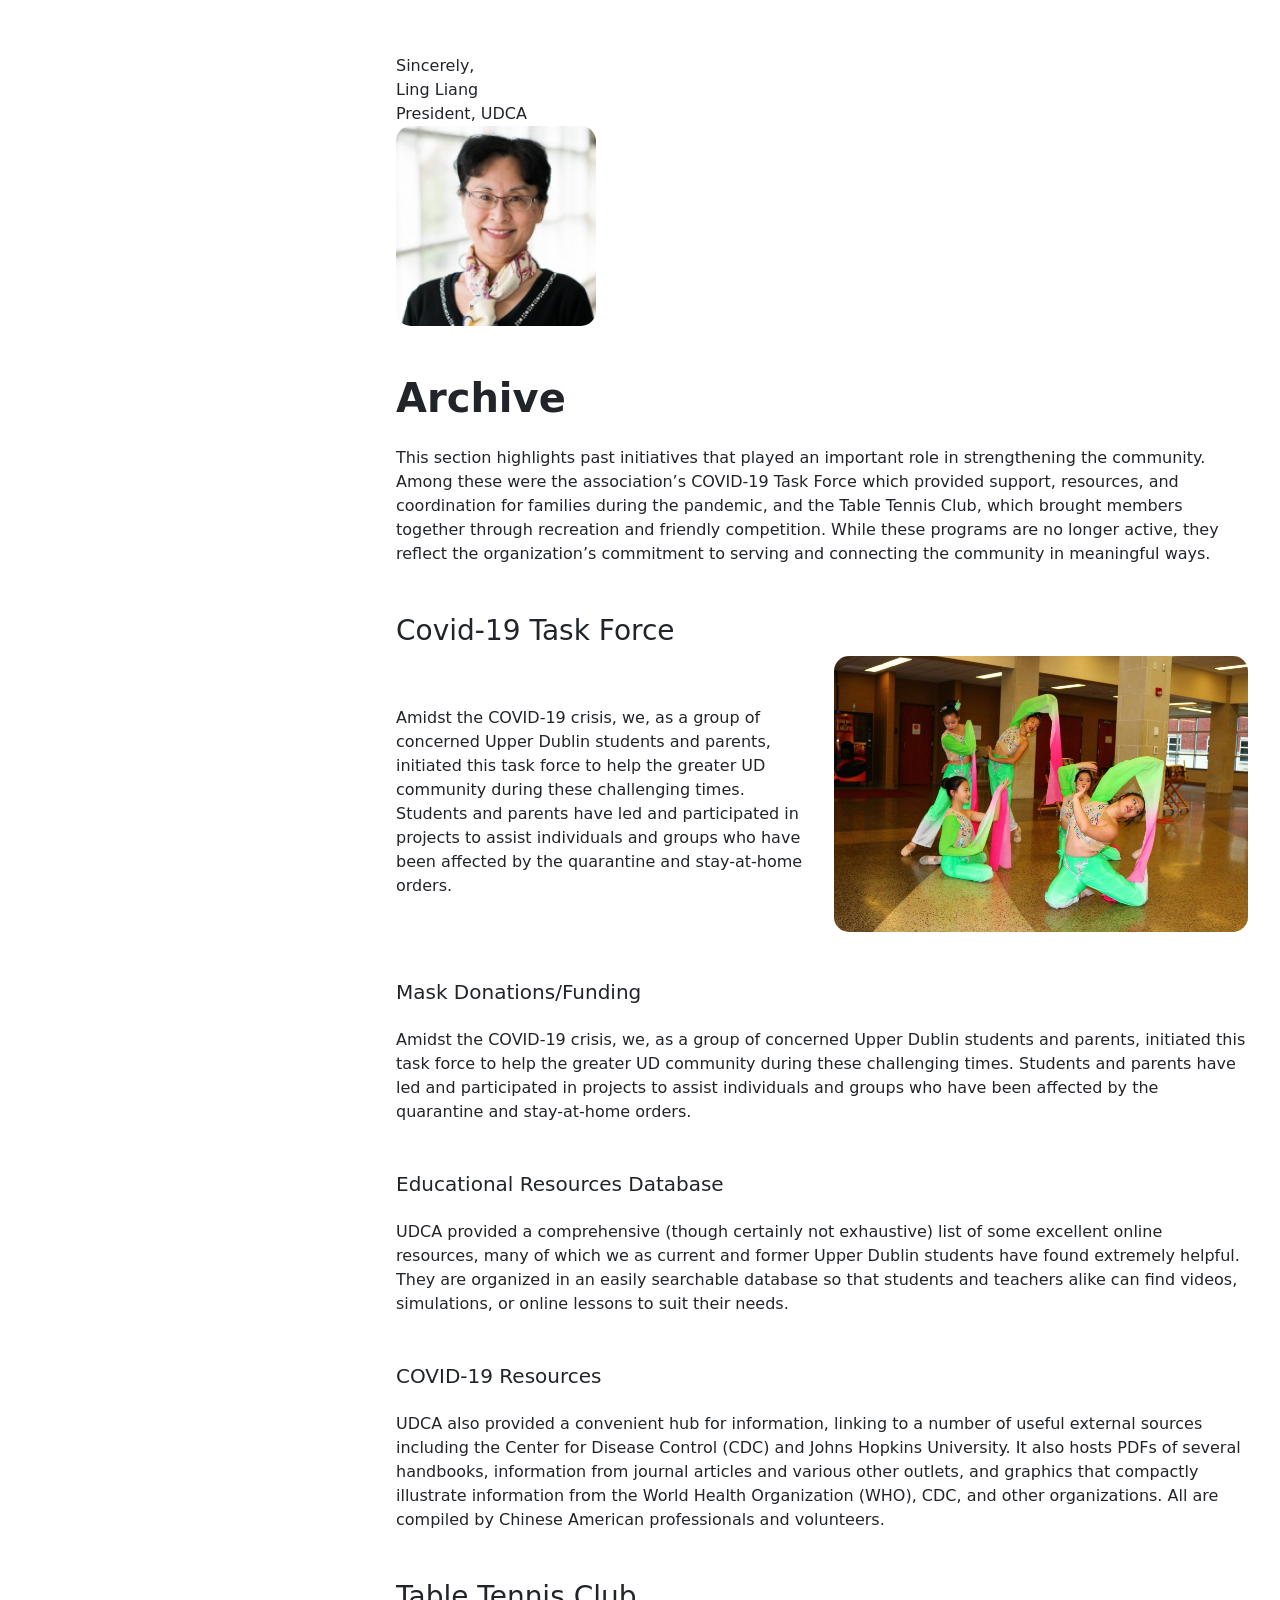
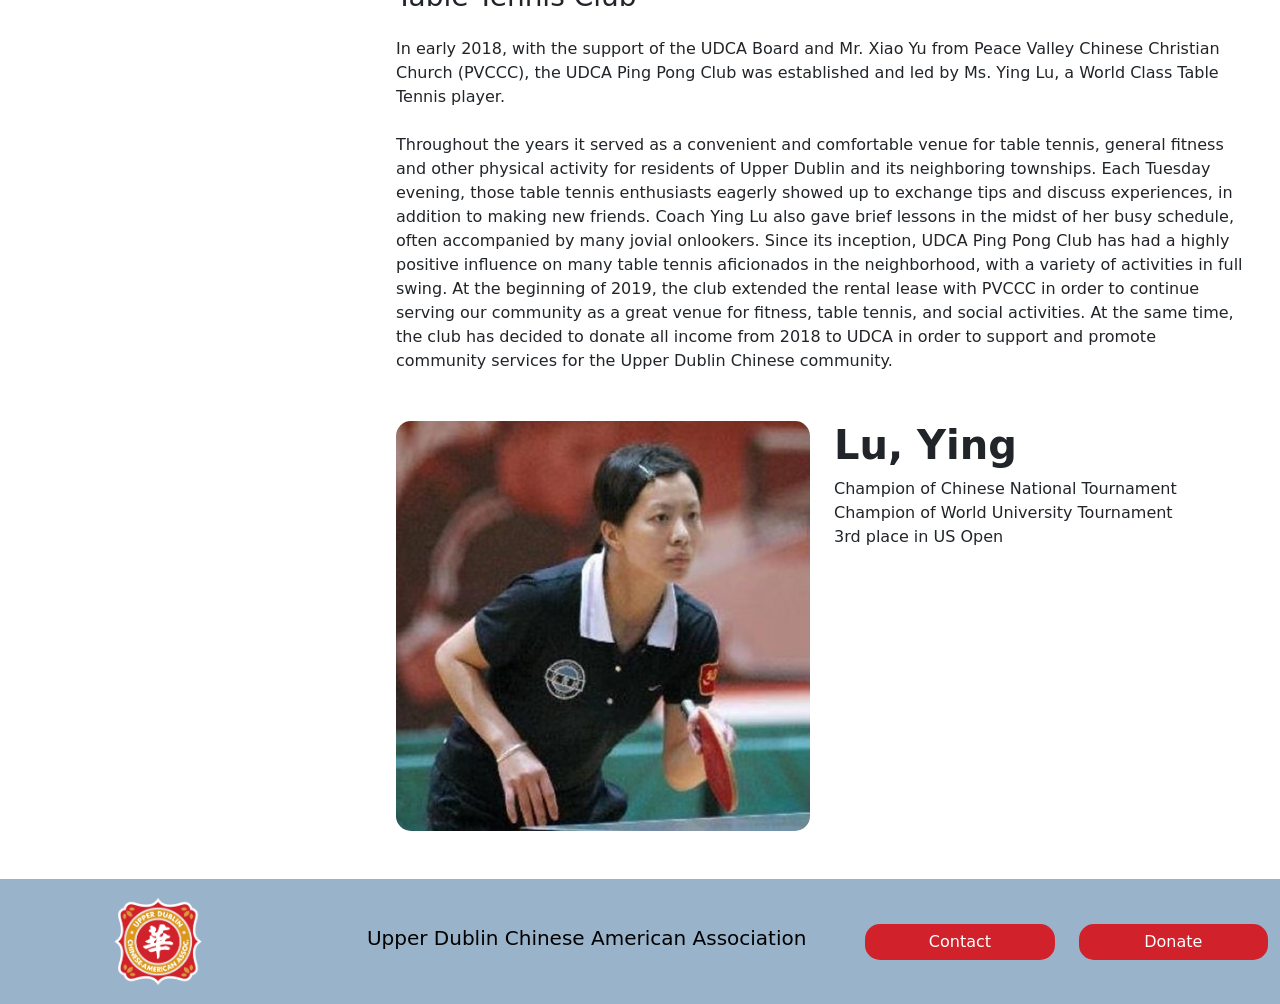
==== commit 8981f25e: "Update About.html" ====
--- a/About.html
+++ b/About.html
@@ -204,7 +204,7 @@
             </div>
       
  <!--Footer-->
-        <div class="container-fluid " position="sticky" style="background-color:#EFE4E4">
+        <div class="container-fluid " position="sticky" style="background-color:#99b4ca">
             <div class="row  mt-5 justify-content-center">
                 <div class="col-3 text-center p-3">
                 <a href="index.html">
--- a/style.css
+++ b/style.css
@@ -23,7 +23,7 @@
 }
 
     .NavbarLink{
-        color:#8d7474
+        color:white
 }
 
     .Active{
@@ -37,7 +37,7 @@
 }
 
     .navbar {
-        background-color:#EFE4E4;
+        background-color:#99b4ca;
         font-weight:800;
 }
 
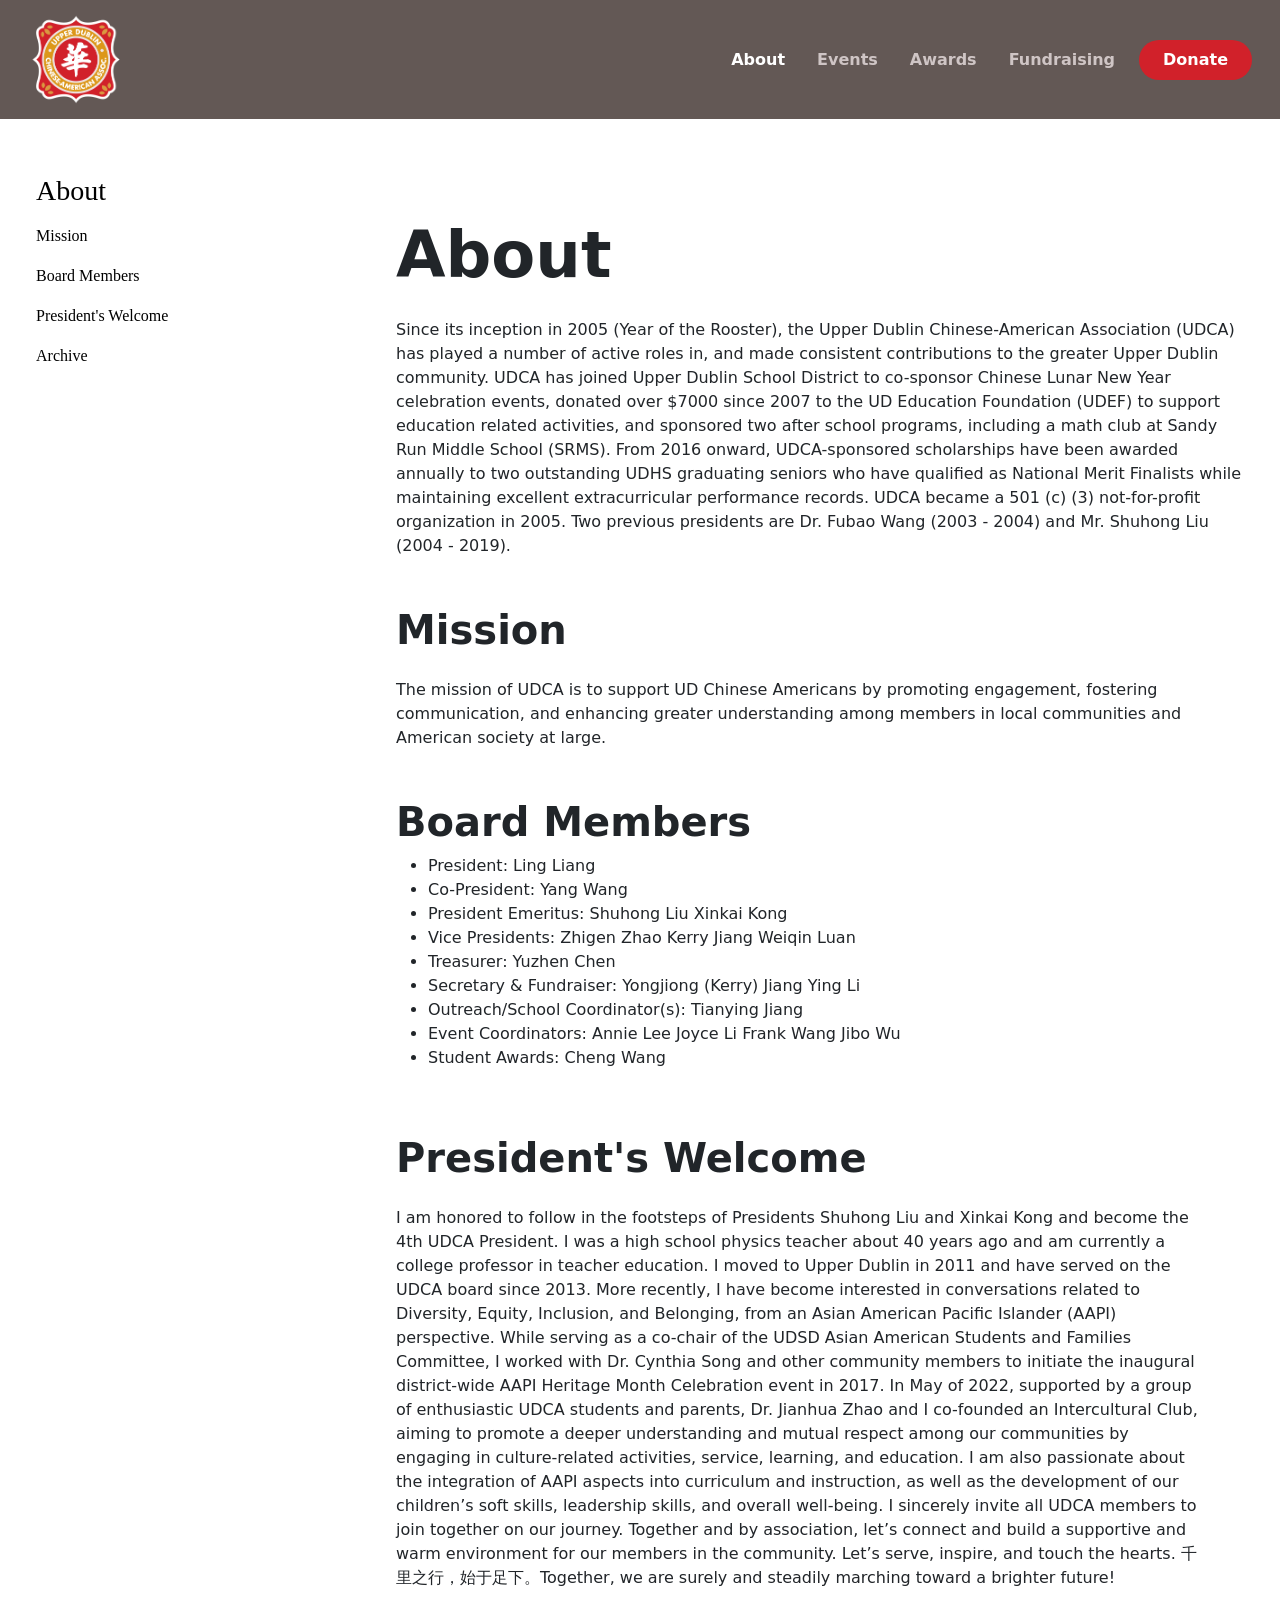
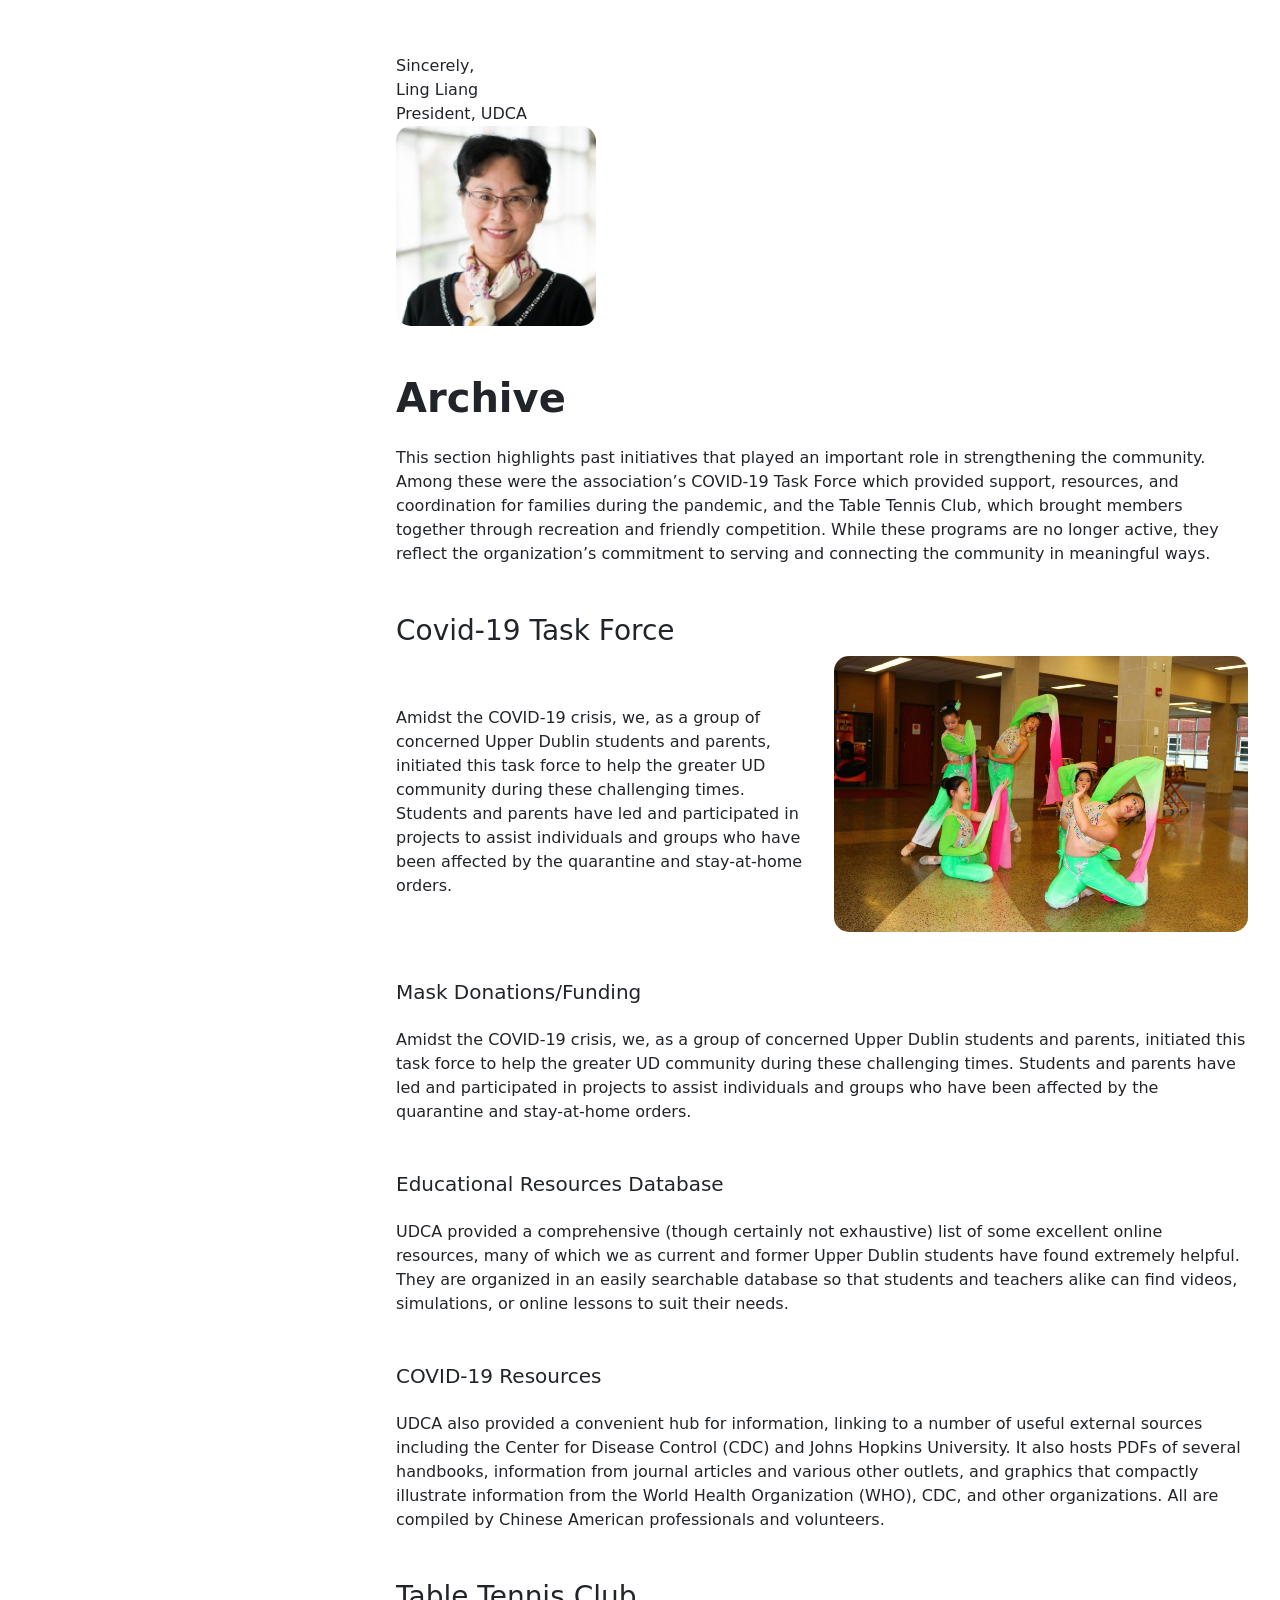
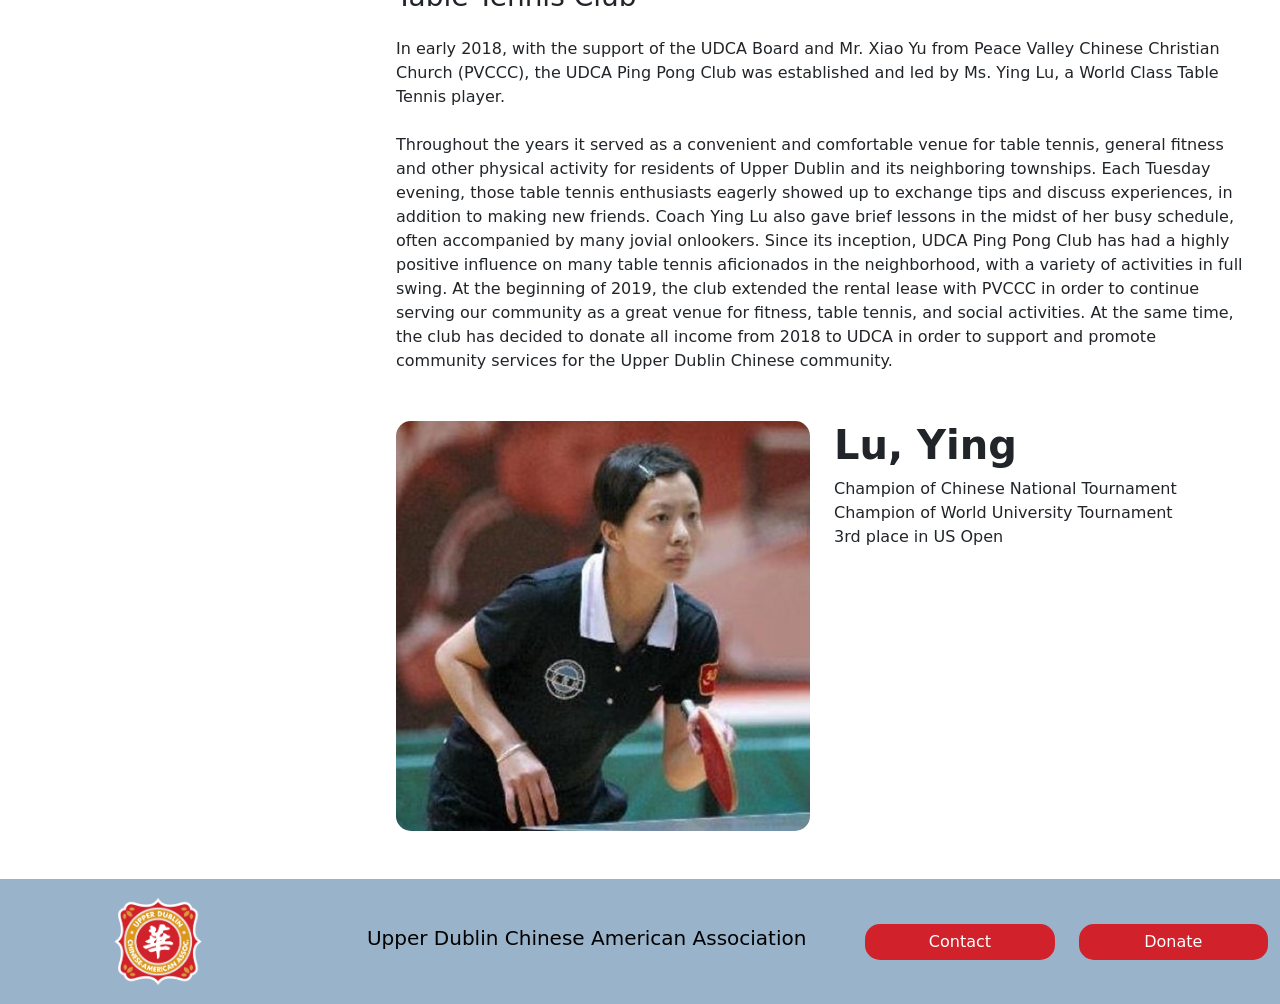
==== commit da60964e: "Update About.html" ====
--- a/About.html
+++ b/About.html
@@ -23,7 +23,7 @@
     </head>
     <body>
         
-<nav class="navbar sticky-top navbar-expand-md navbar-light">
+<nav class="navbar sticky-top navbar-expand-md navbar-dark">
   <div class="container-fluid mx-3">
     <a class="navbar-brand" href="index.html">
       <img src="IMG/UDCAPrimary.png" width="100px">
@@ -40,7 +40,7 @@
             <span class="navbar-toggler-icon"></span>
     </button>
         <div
-                    style="background-color:#EFE4E4"
+                    style="background-color:#635855"
                     class="offcanvas offcanvas-end"
                     tabindex="1"
                     id="offcanvasNavbar"
@@ -48,7 +48,7 @@
         <div class="offcanvas-header">
                 <h5 class="offcanvas-title" 
                 id="offcanvasNavbarLabel"><img src="IMG/UDCASecondary.png" width="90%"></h5>
-        <button type="button" class="btn-close btn-close-black" data-bs-dismiss="offcanvas" aria-label="Close"></button>
+        <button type="button" class="btn-close btn-close-white" data-bs-dismiss="offcanvas" aria-label="Close"></button>
         </div>
     <div class="offcanvas-body" 
          id="navbarContent">
--- a/style.css
+++ b/style.css
@@ -17,27 +17,27 @@
 }
 
     .NavbarLink:hover{
-    color:black;
+    color:white;
     transition-property: inherit;
     transition-duration: 0.25s;
 }
 
     .NavbarLink{
-        color:white
+        color:#cfc5c5
 }
 
     .Active{
-        color:black;
+        color:white;
         font-weight:800;
 }
 
 .Active:hover{
-        color:black;
+        color:white;
         font-weight:800;
 }
 
     .navbar {
-        background-color:#99b4ca;
+        background-color:#635855;
         font-weight:800;
 }
 
@@ -97,7 +97,7 @@
 }
 
     #HeadCards {
-        background-image: url("UDCAPattern.png");
+        background-image: url("IMG/UDCAPattern.png");
         background-size: 100%;
         background-position:fixed;
         min-height:fit-content;
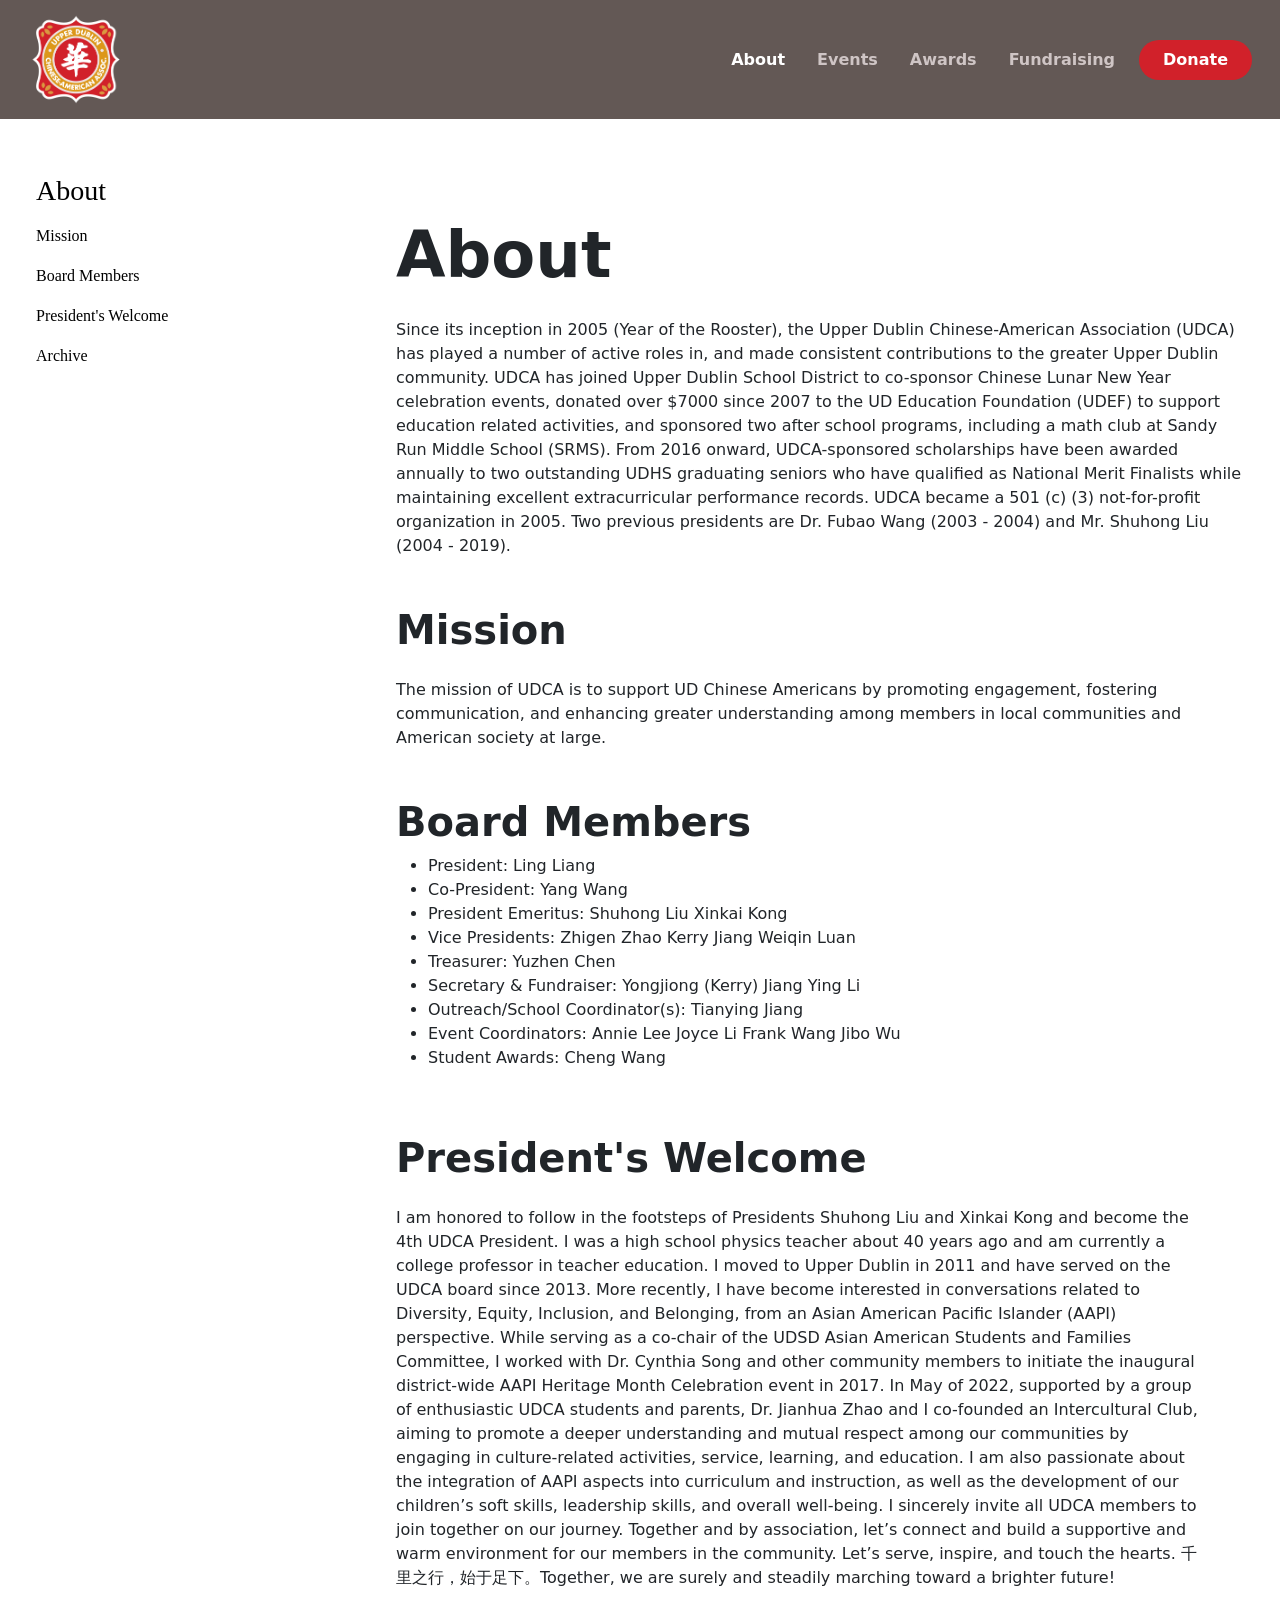
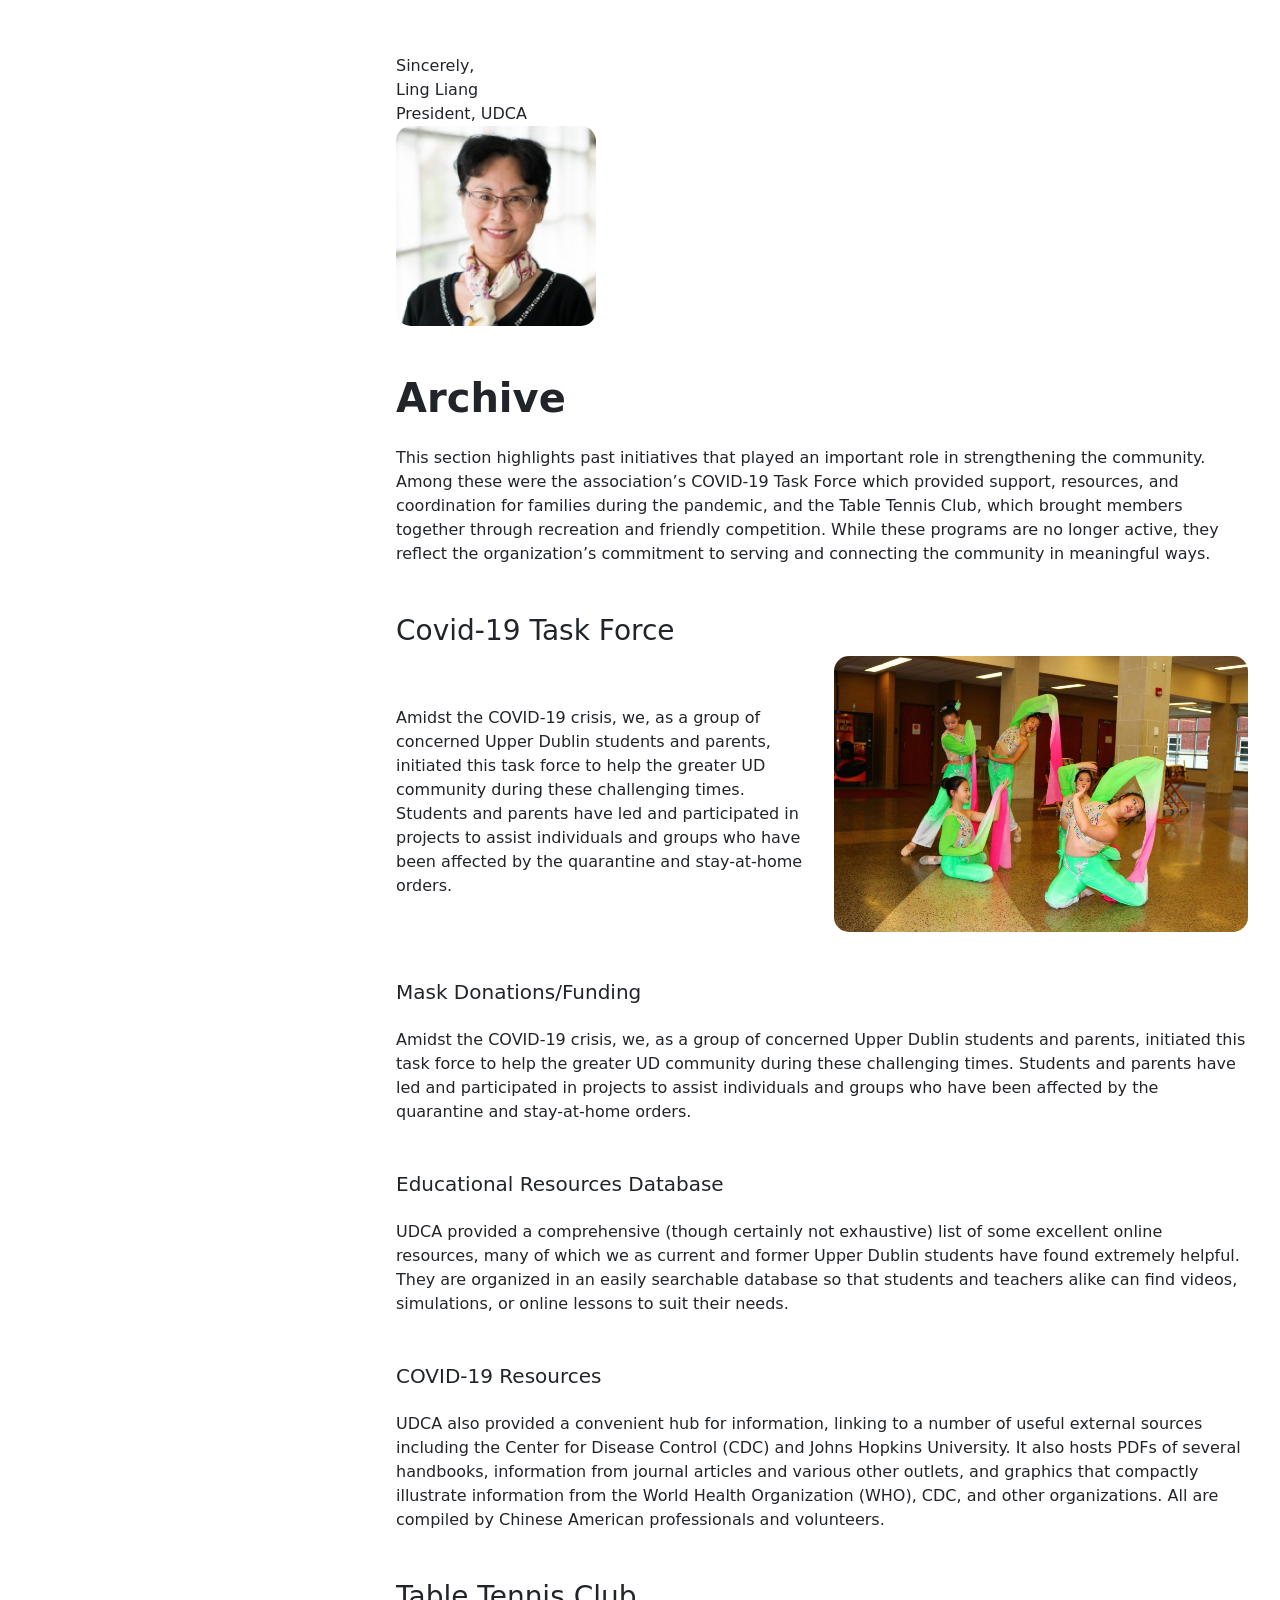
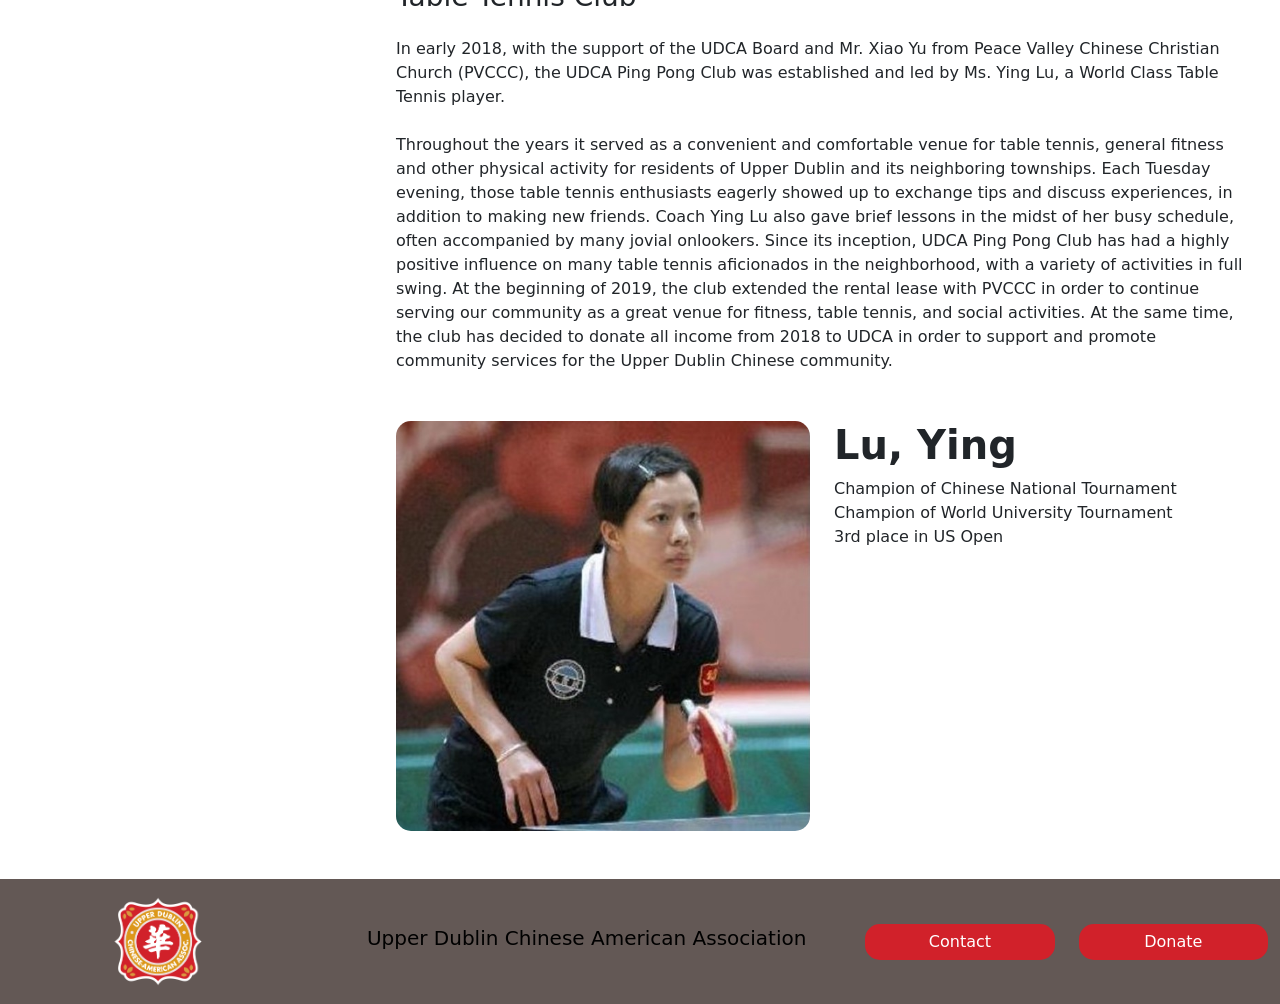
==== commit 887f34c0: "Update About.html" ====
--- a/About.html
+++ b/About.html
@@ -204,7 +204,7 @@
             </div>
       
  <!--Footer-->
-        <div class="container-fluid " position="sticky" style="background-color:#99b4ca">
+        <div class="container-fluid " position="sticky" style="background-color:#635855">
             <div class="row  mt-5 justify-content-center">
                 <div class="col-3 text-center p-3">
                 <a href="index.html">
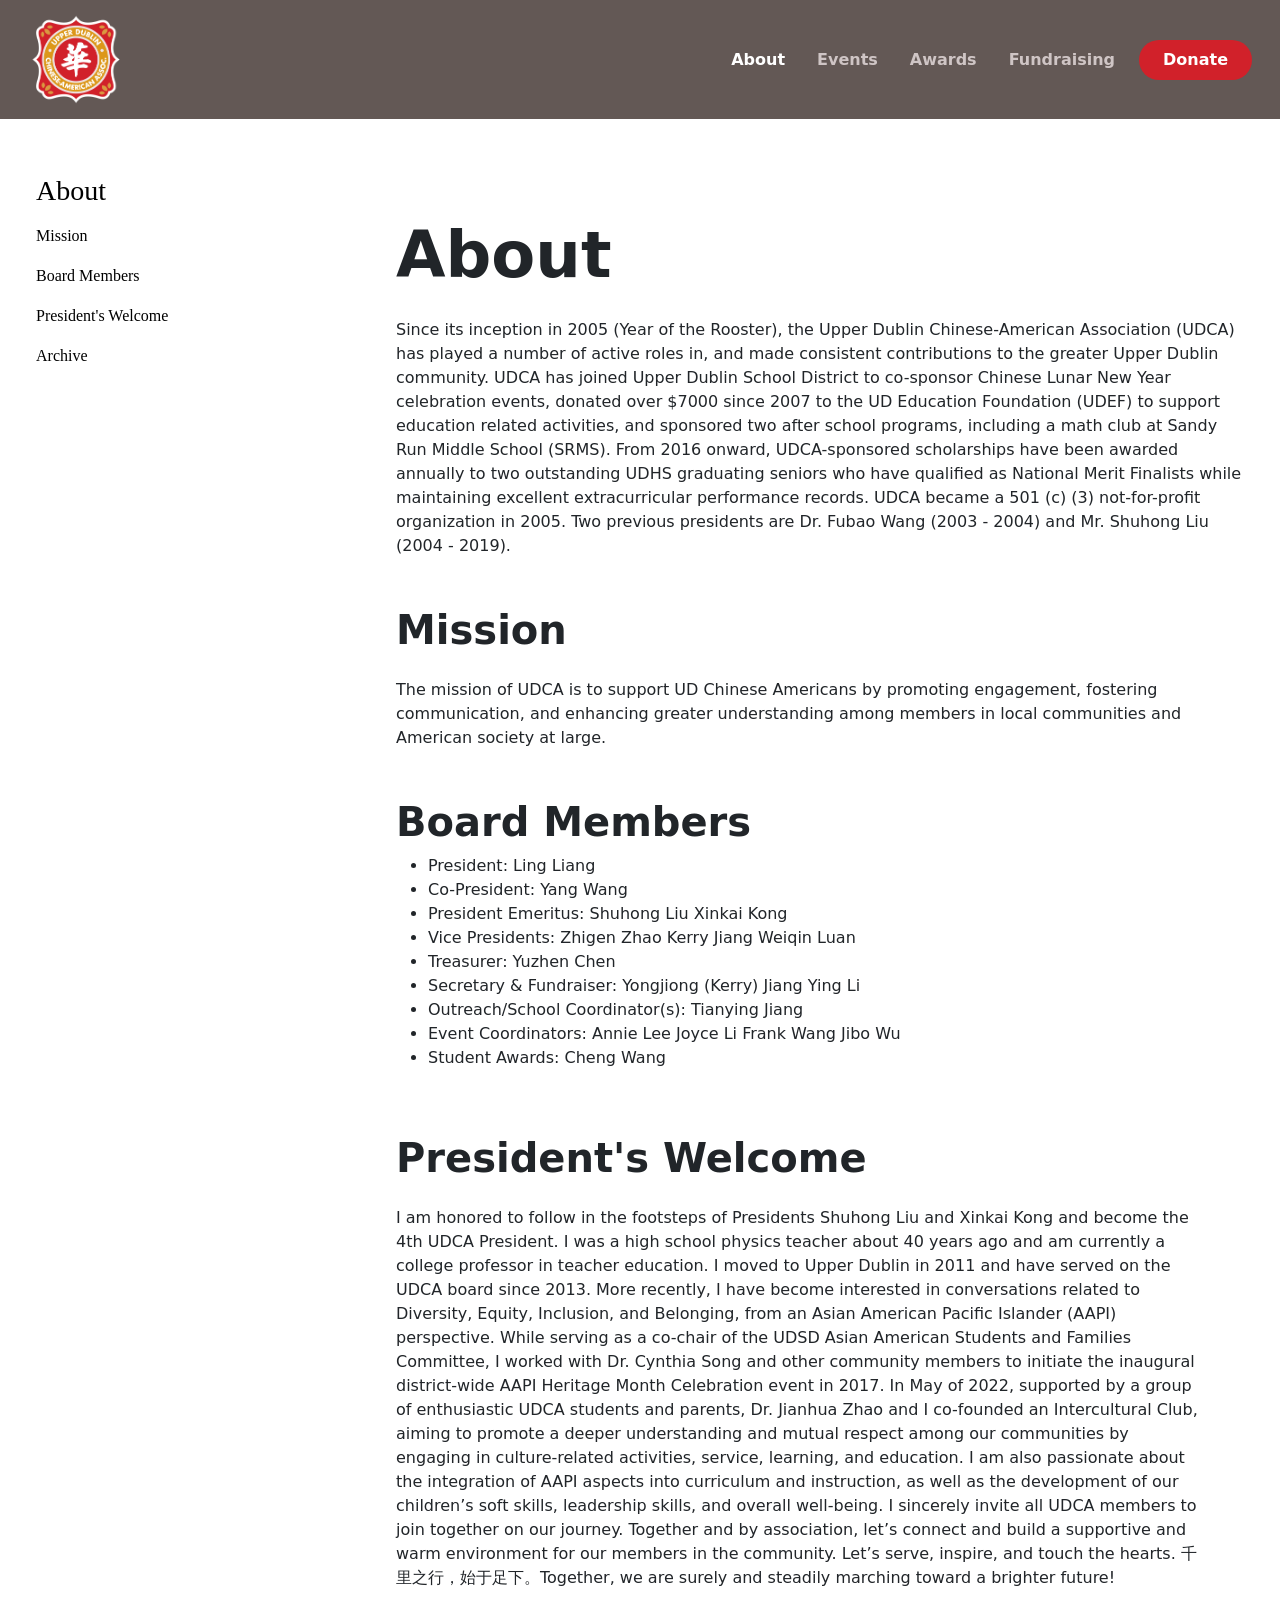
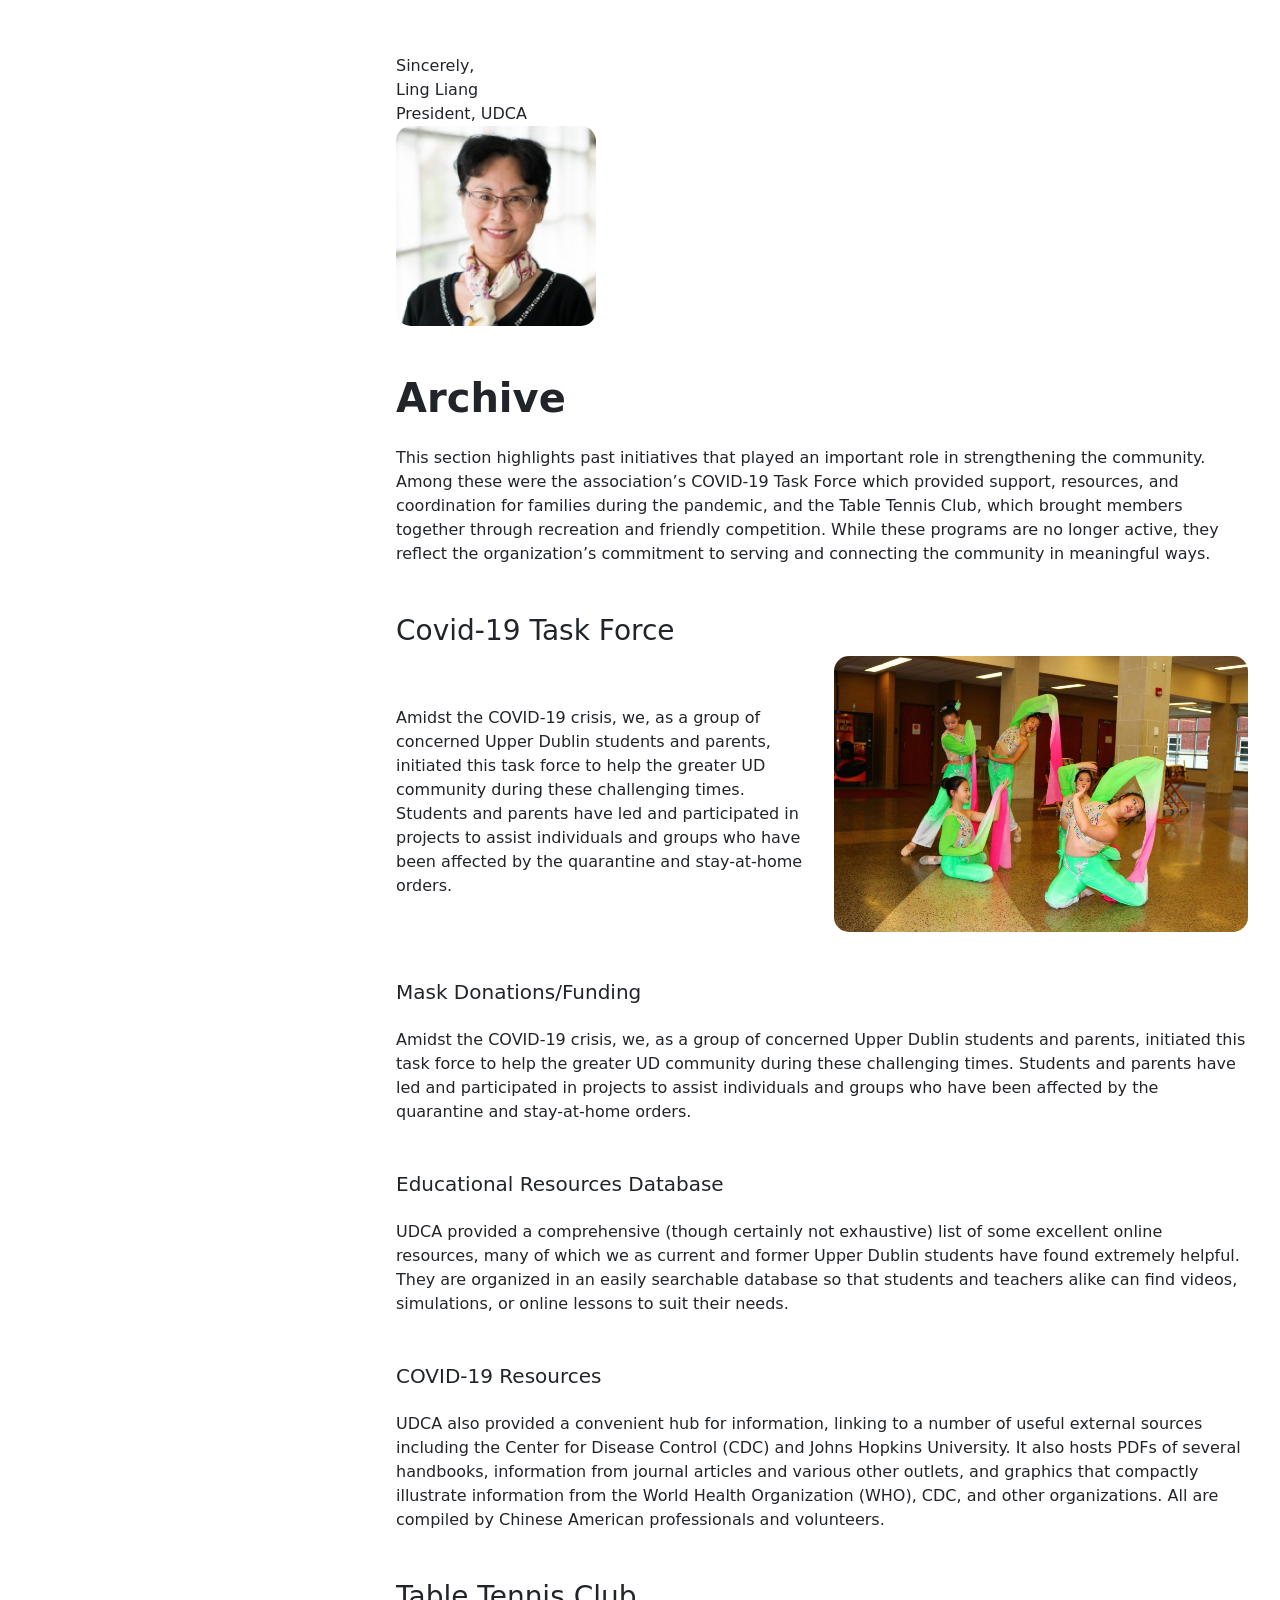
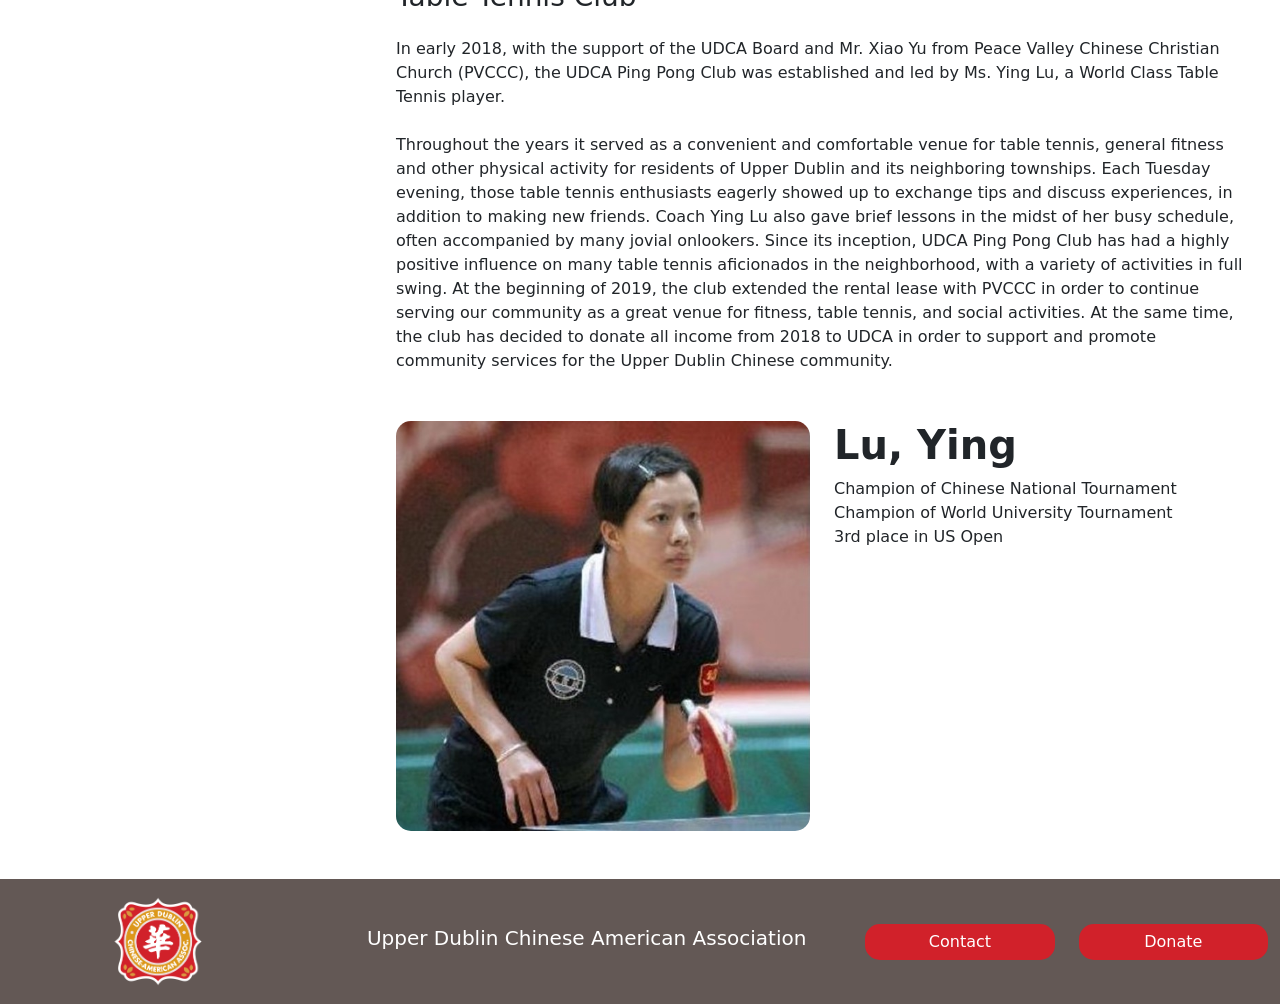
==== commit 02c999d3: "Update About.html" ====
--- a/About.html
+++ b/About.html
@@ -210,7 +210,7 @@
                 <a href="index.html">
                 <img src="IMG/UDCAPrimary.png" width="100px" alt="Logo"></a>
               </div>
-            <div class="col-md-5 text-black align-content-center text-center">
+            <div class="col-md-5 text-white align-content-center text-center">
                 <h5>Upper Dublin
                 Chinese American Association
                </h5> </div>
